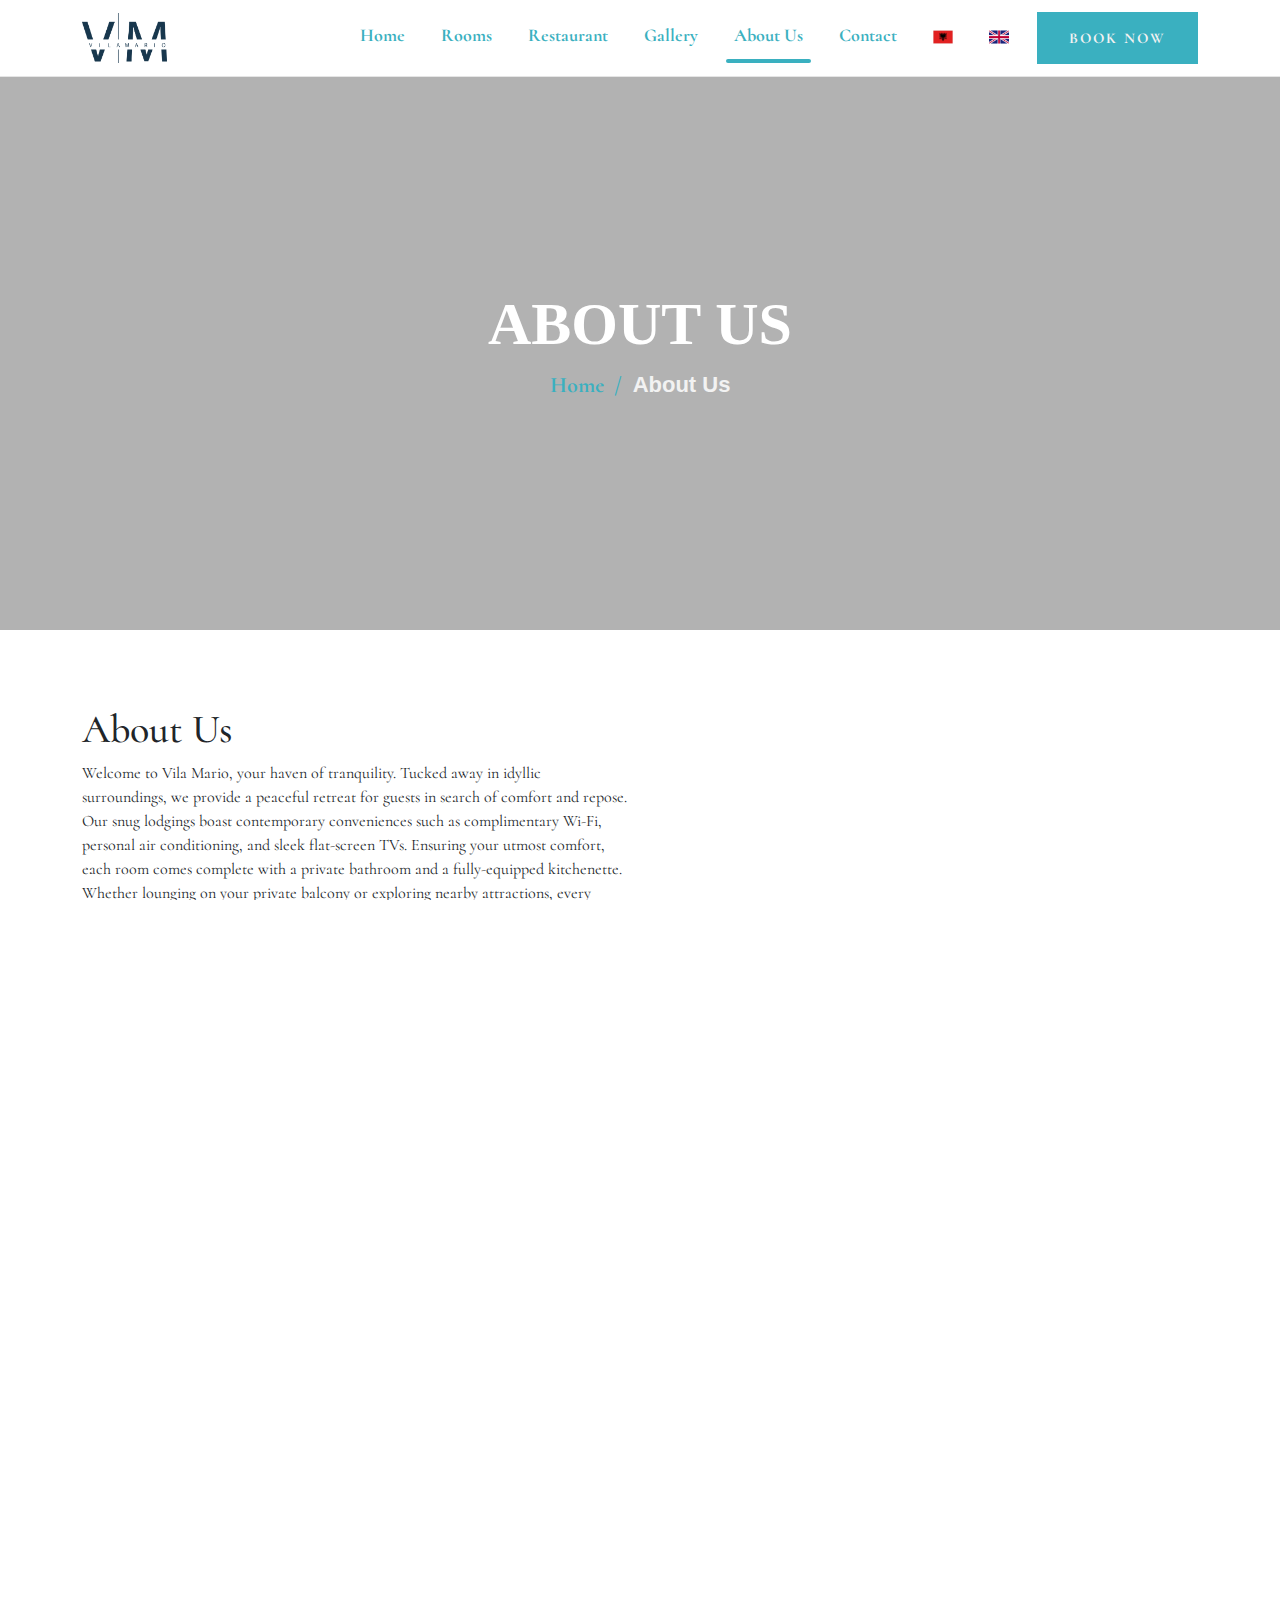
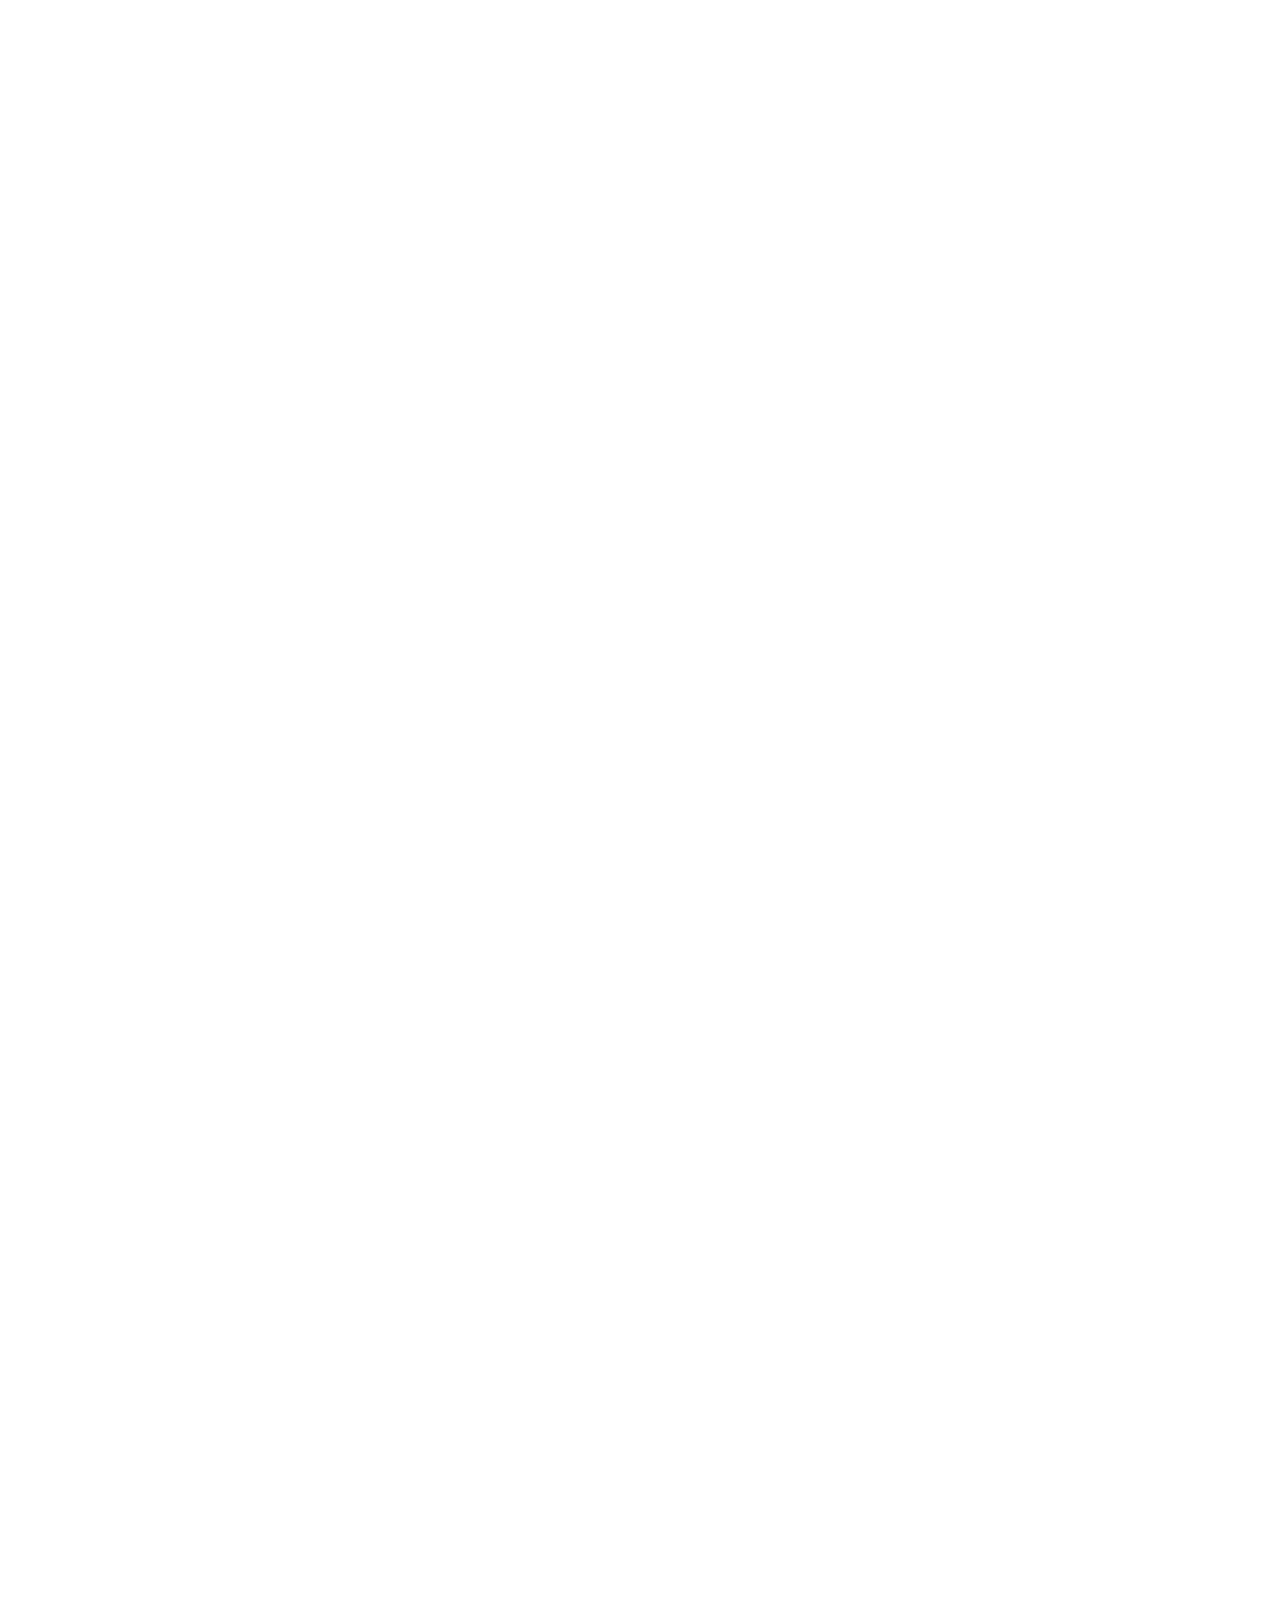
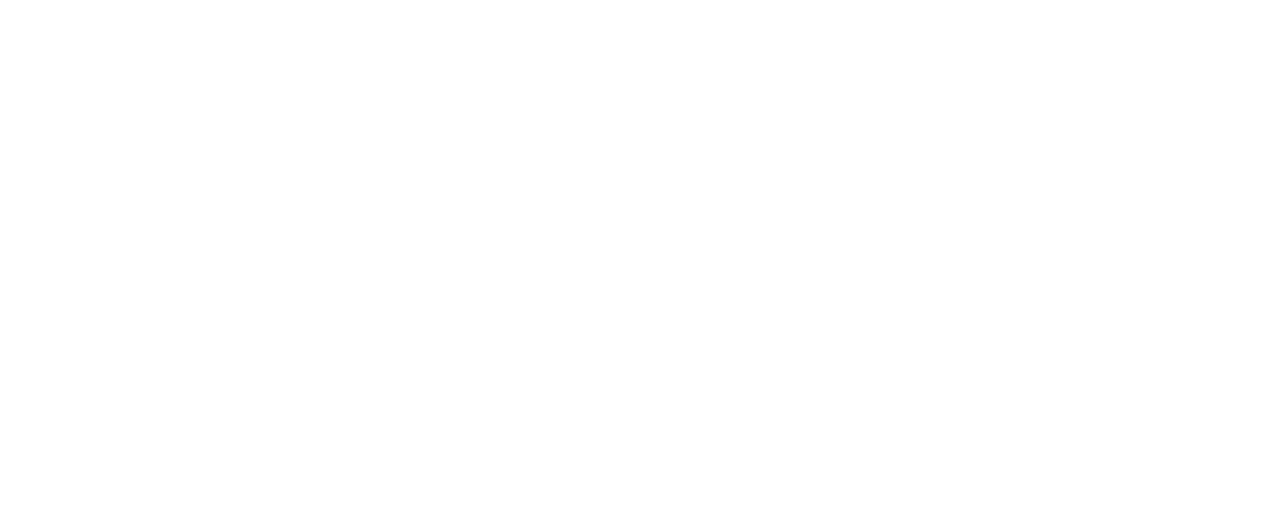
==== about.html @ 268432ba "1.0" ====
<!DOCTYPE html>
<html lang="en">

<head>
    <meta charset="UTF-8">
    <meta name="viewport" content="width=device-width, initial-scale=1.0">
    <title>About Us - Vila Mario , Sarande , Albania</title>
    <meta name="description" content="Experience the allure of Vila Mario in Ksamil , Albania, where coastal luxury intertwines with contemporary ease. Delve into our chic apartaments boasting complimentary WiFi, and well-appointed kitchens, mere moments from the sandy expanse of Sarande Beach.">
    <meta name="keywords" content="About Us - Vila Mario , Sarande , Albania , Aparament , Hotel , Family Room , Wifi , Sea View , Nice Apartaments , Clean Apartaments , Wonderfull Stay">
    <meta name="google-site-verification" content="VBBXbdI32-JaBuuOkWz5NeAeNk-Iu5e2lK04XvJz4yU" />
    <link rel="icon" href="assets/icon/logo.png" />
    <!--Font-Awasome-->
    <link rel="stylesheet" href="https://cdnjs.cloudflare.com/ajax/libs/font-awesome/6.5.2/css/all.min.css">
    <!--Bootstrap-->
    <link rel="stylesheet" href="https://cdn.jsdelivr.net/npm/bootstrap@5.3.3/dist/css/bootstrap.min.css"
        integrity="sha384-QWTKZyjpPEjISv5WaRU9OFeRpok6YctnYmDr5pNlyT2bRjXh0JMhjY6hW+ALEwIH" crossorigin="anonymous">
    <!--Swiper-->
    <link rel="stylesheet" href="https://cdn.jsdelivr.net/npm/swiper@10/swiper-bundle.min.css" />
    <!--My Style-->
    <link rel="stylesheet" href="style.css">
</head>

<body>
    <header class="header">
        <nav class="navbar navbar-expand-lg header-nav fixed-top">
            <div class="container">
                <a class="navbar-brand" href="index.html">
                    <img class="logo1" src="assets/icon/logo.png" alt="logo" height="50px">
                </a>
                <button class="navbar-toggler" type="button" data-bs-toggle="collapse"
                    data-bs-target="#navbarSupportedContent" aria-controls="navbarSupportedContent"
                    aria-expanded="false" aria-label="Toggle navigation">
                    <span class="navbar-toggler-icon"></span>
                </button>
                <div class="collapse navbar-collapse text-center justify-content-between" id="navbarSupportedContent">
                    <ul class="navbar-nav ml-auto">
                        <li class="nav-item">
                            <a class="nav-link" href="index.html">Home</a>
                            <div class="underline"></div>
                        </li>
                        <li class="nav-item">
                            <a class="nav-link" href="rooms.html">Rooms</a>
                            <div class="underline"></div>
                        </li>
                        <li class="nav-item">
                            <a class="nav-link" href="restaurant.html">Restaurant</a>
                            <div class="underline"></div>
                        </li>
                        <li class="nav-item">
                            <a class="nav-link" href="gallery.html">Gallery</a>
                            <div class="underline"></div>
                        </li>
                        <li class="nav-item active-link">
                            <a class="nav-link" aria-current="page" href="about.html">About Us</a>
                            <div class="underline"></div>
                        </li>
                        <li class="nav-item">
                            <a class="nav-link" href="contact.html">Contact</a>
                            <div class="underline"></div>
                        </li>
                        <li class="nav-item">
                            <a class="nav-link flag" href="about-sq.html">
                                <img src="assets/icon/ALB.png" alt="ALB Flag" height="20">
                            </a>
                        </li>
                        <li class="nav-item">
                            <a class="nav-link flag" href="about.html">
                                <img src="assets/icon/GBR.png" alt="GBR Flag" height="20">
                            </a>
                        </li>
                        <li class="nav-item">
                            <a style="text-decoration: none;" href="contact.html">
                                <button id="button" class="btn-3" style="letter-spacing: 2px;">BOOK NOW</button>
                            </a>
                        </li>
                    </ul>
                </div>
            </div>
        </nav>
    </header>
    <main>
        <section id="about-head">
            <div class="container">
                <div class="row py-5">
                    <div class="col-md-12 d-flex flex-column" style="margin-top: 200px;">
                        <div>
                            <h1 class="display-1" style="font-weight: bold;">About Us</h1>
                            <p class="hs">
                                <a href="index.html" class="hs1">Home&nbsp; / </a>&nbsp;About Us
                            </p>
                        </div>
                    </div>
                </div>
            </div>
        </section>
        <section class="aboutus" style="padding: 75px 0 100px 0;">
            <div class="container">
                <div class="row">
                    <div class="col-md-6">
                        <div class="content">
                            <h2 style="font-size: 40px;">About Us</h2>
                            <p>Welcome to Vila Mario, your haven of tranquility. Tucked away in idyllic
                                surroundings, we provide a peaceful retreat for guests in search of comfort and repose.
                                Our snug lodgings boast contemporary conveniences such as complimentary Wi-Fi, personal
                                air conditioning, and sleek flat-screen TVs. Ensuring your utmost comfort, each room
                                comes complete with a private bathroom and a fully-equipped kitchenette. Whether
                                lounging on your private balcony or exploring nearby attractions, every moment is
                                infused with serenity. Our devoted team is committed to delivering outstanding service,
                                ensuring your stay is nothing short of unforgettable. Whether you're here for a weekend
                                escape or an extended sojourn, Vila Mario welcomes you to unwind and bask in
                                blissful tranquility.
                            </p>
                            <div style="justify-content: left;display: grid;"><a style="text-decoration: none;"
                                    href="contact.html">
                                    <button id="button" class="btn-3" style="letter-spacing: 2px;">BOOK NOW</button>
                                </a></div>
                        </div>
                    </div>
                    <div class="col-md-6">
                        <div class="image ">
                            <img src="assets/image/3.png" class="about-img" alt="">
                        </div>
                    </div>
                </div>
            </div>
        </section>
        <section class="facilities">
            <div class="container">
                <div class="heading-panel-left">
                    <h1 class="heading-panel-title">
                        <span>Amenities</span>
                    </h1>
                    <div>
                        <p class="heading-panel-subtitle">WHAT WE OFFER</p>
                    </div>
                </div>
                <div class="row row-30">
                    <div class="col-sm-6 col-lg-4">
                        <article class="box-icon-classic box-icon-classic-3 wow fadeInDown">
                            <div
                                class="unit box-icon-classic-body flex-column flex-md-row text-md-left flex-lg-column text-lg-center flex-xl-row text-xl-left">
                                <div class="unit-left">
                                    <div class="box-icon-classic-icon fas fa-wifi"></div>
                                </div>
                                <div class="unit-body">
                                    <h5 class="box-icon-classic-title"><a href="about.html">Wi-Fi</a></h5>
                                    <p class="box-icon-classic-text">Stay connected with complimentary Wi-Fi.</p>
                                </div>
                            </div>
                        </article>
                    </div>
                    <div class="col-sm-6 col-lg-4">
                        <article class="box-icon-classic box-icon-classic-3 wow fadeInDown">
                            <div
                                class="unit box-icon-classic-body flex-column flex-md-row text-md-left flex-lg-column text-lg-center flex-xl-row text-xl-left">
                                <div class="unit-left">
                                    <div class="box-icon-classic-icon fas fa-door-open"></div>
                                </div>
                                <div class="unit-body">
                                    <h5 class="box-icon-classic-title"><a href="about.html">Balcony</a></h5>
                                    <p class="box-icon-classic-text">Enjoy the view from your private balcony.</p>
                                </div>
                            </div>
                        </article>
                    </div>
                    <div class="col-sm-6 col-lg-4">
                        <article class="box-icon-classic box-icon-classic-3 wow fadeInDown">
                            <div
                                class="unit box-icon-classic-body flex-column flex-md-row text-md-left flex-lg-column text-lg-center flex-xl-row text-xl-left">
                                <div class="unit-left">
                                    <div class="box-icon-classic-icon fas fa-snowflake"></div>
                                </div>
                                <div class="unit-body">
                                    <h5 class="box-icon-classic-title"><a href="about.html">Air Conditioner</a></h5>
                                    <p class="box-icon-classic-text">Stay cool with individually controlled air
                                        conditioning.</p>
                                </div>
                            </div>
                        </article>
                    </div>
                    <div class="col-sm-6 col-lg-4">
                        <article class="box-icon-classic box-icon-classic-3 wow fadeInUp">
                            <div
                                class="unit box-icon-classic-body flex-column flex-md-row text-md-left flex-lg-column text-lg-center flex-xl-row text-xl-left">
                                <div class="unit-left">
                                    <div class="box-icon-classic-icon fas fa-tv"></div>
                                </div>
                                <div class="unit-body">
                                    <h5 class="box-icon-classic-title"><a href="about.html">Flat TV Screen</a></h5>
                                    <p class="box-icon-classic-text">Enjoy your favorite shows on a flat-screen TV.</p>
                                </div>
                            </div>
                        </article>
                    </div>
                    <div class="col-sm-6 col-lg-4">
                        <article class="box-icon-classic box-icon-classic-3 wow fadeInUp">
                            <div
                                class="unit box-icon-classic-body flex-column flex-md-row text-md-left flex-lg-column text-lg-center flex-xl-row text-xl-left">
                                <div class="unit-left">
                                    <div class="box-icon-classic-icon fas fa-bath"></div>
                                </div>
                                <div class="unit-body">
                                    <h5 class="box-icon-classic-title"><a href="about.html">Private Bathroom</a></h5>
                                    <p class="box-icon-classic-text">Relax in your own private bathroom.</p>
                                </div>
                            </div>
                        </article>
                    </div>
                    <div class="col-sm-6 col-lg-4">
                        <article class="box-icon-classic box-icon-classic-3 wow fadeInUp">
                            <div
                                class="unit box-icon-classic-body flex-column flex-md-row text-md-left flex-lg-column text-lg-center flex-xl-row text-xl-left">
                                <div class="unit-left">
                                    <div class="box-icon-classic-icon fas fa-utensils"></div>
                                </div>
                                <div class="unit-body">
                                    <h5 class="box-icon-classic-title"><a href="about.html">Kitchen</a></h5>
                                    <p class="box-icon-classic-text">Prepare your own meals in the fully equipped
                                        kitchen.</p>
                                </div>
                            </div>
                        </article>
                    </div>
                </div>
            </div>
        </section>
        <section class="gallery" style="padding-bottom: 100px;padding-top: 150px;">
            <div class="container">
                <div class="heading-panel-left">
                    <h1 class="heading-panel-title">
                        <span>Gallery</span>
                    </h1>
                    <div>
                        <p class="heading-panel-subtitle">HOTEL GALLERY</p>
                    </div>

                </div>
                <div class="row row-sm row-30" data-lightgallery="group">
                    <div class="col-sm-6 col-lg-4">
                        <div class="mt-top">
                            <article class="thumbnail thumbnail-creative thumbnail-sm "><a
                                    class="thumbnail-creative-figure" data-lightgallery="item">
                                    <img src="assets/image/4.png" alt="" width="370" height="303"></a>
                                <div class="thumbnail-creative-caption">
                                    <h5 class="thumbnail-creative-title"><a href="gallery.html">Excellent
                                            Apartaments</a></h5>
                                    <div class="thumbnail-creative-button"><a
                                            class="button button-md button-white button-1"
                                            href="gallery.html">Explore</a></div>
                                </div>
                            </article>
                        </div>
                    </div>
                    <div class="col-sm-6 col-lg-4">
                        <div class="mt-top">
                            <article class="thumbnail thumbnail-creative thumbnail-sm"><a
                                    class="thumbnail-creative-figure" data-lightgallery="item">
                                    <img src="assets/image/10.png" alt="" width="370" height="303"></a>
                                <div class="thumbnail-creative-caption">
                                    <h5 class="thumbnail-creative-title"><a href="gallery.html">Best Rooms</a></h5>
                                    <div class="thumbnail-creative-button"><a
                                            class="button button-md button-white button-1"
                                            href="gallery.html">Explore</a>
                                    </div>
                                </div>
                            </article>
                        </div>
                    </div>
                    <div class="col-sm-6 col-lg-4">
                        <div class="mt-top">
                            <article class="thumbnail thumbnail-creative thumbnail-sm"><a
                                    class="thumbnail-creative-figure" data-lightgallery="item">
                                    <img src="assets/image/14.png" alt="" width="370" height="303"></a>
                                <div class="thumbnail-creative-caption">
                                    <h5 class="thumbnail-creative-title"><a href="gallery.html">Spectacular Interior</a>
                                    </h5>
                                    <div class="thumbnail-creative-button"><a
                                            class="button button-md button-white button-1"
                                            href="gallery.html">Explore</a>
                                    </div>
                                </div>
                            </article>
                        </div>
                    </div>
                    <div class="col-sm-6 col-lg-4">
                        <div class="mt-top">
                            <article class="thumbnail thumbnail-creative thumbnail-sm"><a
                                    class="thumbnail-creative-figure" data-lightgallery="item">
                                    <img src="assets/image/30.png" alt="" width="370" height="303"></a>
                                <div class="thumbnail-creative-caption">
                                    <h5 class="thumbnail-creative-title"><a href="gallery.html">Diverse Amenities</a>
                                    </h5>
                                    <div class="thumbnail-creative-button"><a
                                            class="button button-md button-white button-1"
                                            href="gallery.html">Explore</a></div>
                                </div>
                            </article>
                        </div>
                    </div>
                    <div class="col-sm-6 col-lg-4">
                        <div class="mt-top">
                            <article class="thumbnail thumbnail-creative thumbnail-sm"><a
                                    class="thumbnail-creative-figure" data-lightgallery="item">
                                    <img src="assets/image/35.png" alt="" width="370" height="303"></a>
                                <div class="thumbnail-creative-caption">
                                    <h5 class="thumbnail-creative-title"><a href="gallery.html">Comfortable Rooms</a>
                                    </h5>
                                    <div class="thumbnail-creative-button"><a
                                            class="button button-md button-white button-1"
                                            href="gallery.html">Explore</a>
                                    </div>
                                </div>
                            </article>
                        </div>
                    </div>
                    <div class="col-sm-6 col-lg-4">
                        <div class="mt-top">
                            <article class="thumbnail thumbnail-creative thumbnail-sm"><a
                                    class="thumbnail-creative-figure" data-lightgallery="item">
                                    <img src="assets/image/48.png" alt="" width="370" height="303"></a>
                                <div class="thumbnail-creative-caption">
                                    <h5 class="thumbnail-creative-title"><a href="gallery.html">Friendly Atmosphere</a>
                                    </h5>
                                    <div class="thumbnail-creative-button"><a
                                            class="button button-md button-white button-1"
                                            href="gallery.html">Explore</a></div>
                                </div>
                            </article>
                        </div>
                    </div>
                </div>
            </div>
        </section>
        <section class="testimonials">
            <div class="container">
                <div class="row">
                    <div class="col-12">
                        <div
                            class="swiper testimonialSwiper swiper-container-initialized swiper-container-horizontal swiper-container-pointer-events swiper-initialized swiper-horizontal swiper-backface-hidden">
                            <div class="swiper-wrapper" id="swiper-wrapper-7c302363632de1103" aria-live="off"
                                style="transition-duration: 0ms; transform: translate3d(-2592px, 0px, 0px); transition-delay: 0ms;">
                                <div class="swiper-slide swiper-slide-next" style="width: 1296px;" role="group"
                                    aria-label="1 / 3" data-swiper-slide-index="0">
                                    <div class="testimonials-content">
                                        <img src="assets/icon/quote.png" alt="">
                                        <h4>Cosy Retreat with All the Comforts
                                        </h4>
                                        <p>My stay at Vila Mario was a delightful retreat. The cozy ambiance and
                                            attentive service made me feel right at home. The complimentary Wi-Fi kept
                                            me connected, while the private balcony provided a serene spot to enjoy the
                                            view. With individually controlled air conditioning, I could relax in
                                            comfort. Vila Mario is the perfect blend of comfort and convenience.
                                        </p>
                                        <ul class="rating">
                                            <li><i class="fa fa-star"></i></li>
                                            <li><i class="fa fa-star"></i></li>
                                            <li><i class="fa fa-star"></i></li>
                                            <li><i class="fa fa-star"></i></li>
                                            <li><i class="fa fa-star"></i></li>
                                        </ul>
                                        <h5>Sarah J.</h5>
                                    </div>
                                </div>
                                <div class="swiper-slide swiper-slide-prev" style="width: 1296px;" role="group"
                                    aria-label="2 / 3" data-swiper-slide-index="1">
                                    <div class="testimonials-content">
                                        <img src="assets/icon/quote.png" alt="">
                                        <h4>Tranquil Getaway with Spectacular Views
                                        </h4>
                                        <p>Vila Mario offered a tranquil getaway with breathtaking views. The
                                            serene atmosphere allowed me to unwind completely. The private bathroom and
                                            kitchenette were convenient amenities, adding to the overall comfort. Azure
                                            Apartments is a hidden gem for those seeking relaxation amidst stunning
                                            surroundings.</p>
                                        <ul class="rating">
                                            <li><i class="fa fa-star"></i></li>
                                            <li><i class="fa fa-star"></i></li>
                                            <li><i class="fa fa-star"></i></li>
                                            <li><i class="fa fa-star"></i></li>
                                            <li><i class="fa fa-star"></i></li>
                                        </ul>
                                        <h5>David M.</h5>
                                    </div>
                                </div>
                                <div class="swiper-slide swiper-slide-active" style="width: 1296px;" role="group"
                                    aria-label="3 / 3" data-swiper-slide-index="2">
                                    <div class="testimonials-content">
                                        <img src="assets/icon/quote.png" alt="">
                                        <h4>Luxury Retreat with Personal Touches
                                        </h4>
                                        <p>My experience at Vila Mario was a luxurious retreat filled with
                                            personal touches. The well-appointed rooms and flat-screen TV provided the
                                            ultimate relaxation. The kitchenette allowed for convenient meal
                                            preparation, while the balcony offered a peaceful escape. Vila Mario
                                            exceeded my expectations, making it a memorable stay.</p>
                                        <ul class="rating">
                                            <li><i class="fa fa-star"></i></li>
                                            <li><i class="fa fa-star"></i></li>
                                            <li><i class="fa fa-star"></i></li>
                                            <li><i class="fa fa-star"></i></li>
                                            <li><i class="fa fa-star"></i></li>
                                        </ul>
                                        <h5>Emily L.</h5>
                                    </div>
                                </div>
                            </div>
                            <span class="swiper-notification" aria-live="assertive" aria-atomic="true"></span>
                            <span class="swiper-notification" aria-live="assertive" aria-atomic="true"></span>
                        </div>
                    </div>
                </div>
            </div>
        </section>
        <footer>
            <div class="footer">
                <div class="container text-center justify-content-center">
                    <div class="row">
                        <div class="col-lg-3">
                            <div class="footer-widget mb-4">
                                <h2 class="heading-2 logo" id="footer-logo">
                                    <a class="navbar-brand" href="index.html">
                                        <img src="assets/icon/logo.png" height="auto" width="125px">
                                    </a>
                                </h2>
                                <p>Experience tranquility and modern comfort at Vila Mario. Enjoy cozy
                                    stay with Wi-Fi, private balconies, and kitchenettes for an
                                    unforgettable stay.Welcome to our hotel.
                                </p>
                            </div>
                        </div>
                        <div class="col-lg-3">
                            <div class="tlt">
                                <h4>Contact Us</h4>
                            </div>
                            <ul class="conta">
                                <li><i class="fa fa-map-marker" aria-hidden="true"></i><a
                                        href="https://maps.app.goo.gl/kVKhHQfNrFwee17w6" class="text-white m-0 p-0"
                                        style="text-decoration: none;">&nbsp;&nbsp;Road Butrinti , Ksamil</a></li>
                                <li><i class="fas fa-phone" style="color: white;"></i><a href="tel:+355693926235 "
                                        class="text-white m-0 p-0" style="text-decoration: none;">+355 (0)
                                        693926235 </a>
                                </li>
                                <li><i class="fas fa-envelope" style="color: white;"></i><a
                                        href="mailto: vila.mario.ksamil@gmail.com" class="text-white m-0 p-0"
                                        style="text-decoration: none;">vila.mario.ksamil@gmail.com</a></li>
                            </ul>
                        </div>
                        <div class="col-lg-3">
                            <div class="tlt">
                                <h4>Useful Links</h4>
                            </div>
                            <ul class="link_menu">
                                <li class="mb-2"><a href="index.html"><i class="fas fa-home"></i> Home</a></li>
                                <li class="mb-2"><a href="rooms.html"><i class="fas fa-bed"></i> Rooms</a></li>
                                <li class="mb-2"><a href="restaurant.html"><i class="fas fa-utensils"></i> Restaurant</a></li>
                                <li class="mb-2"><a href="gallery.html"><i class="fas fa-images"></i> Gallery</a>
                                </li>
                                <li class="mb-2 active"><a href="about.html"><i class="fas fa-info-circle"></i>
                                        About Us</a>
                                </li>
                                <li class=""><a href="contact.html"><i class="fas fa-phone"></i> Contact</a></li>
                            </ul>
                        </div>
                        <div class="col-lg-3">
                            <h4>Location</h4>
                            <iframe
                                src="https://www.google.com/maps/embed?pb=!1m13!1m8!1m3!1d6133.655112356916!2d20.001656!3d39.76598!3m2!1i1024!2i768!4f13.1!3m2!1m1!2zMznCsDQ1JzU2LjkiTiAyMMKwMDAnMDUuOCJF!5e0!3m2!1sen!2sus!4v1718875818048!5m2!1sen!2sus"
                                width="100%" height="150" style="border: 0;" allowfullscreen="" loading="lazy"
                                referrerpolicy="no-referrer-when-downgrade"></iframe>
                        </div>
                    </div>
                </div>
                <div class="copyright">
                    <div class="text-center text-white p-2" style="background-color: #14151a;">
                        Copyright © <script>document.write(new Date().getFullYear());</script> Vila Mario |
                        Powered By <a href="https://intermedia.al/"><img src="assets/icon/intermediaLogo1.png"
                                class="img-fluid" width="110px" alt=""></a>
                    </div>
                </div>
            </div>
        </footer>
    </main>
    <!-- Swiper JS -->
    <script src="https://cdn.jsdelivr.net/npm/swiper@10/swiper-bundle.min.js"></script>
    <!--Bootstrap-->
    <script src="https://cdn.jsdelivr.net/npm/bootstrap@5.3.0/dist/js/bootstrap.bundle.min.js"
        integrity="sha384-geWF76RCwLtnZ8qwWowPQNguL3RmwHVBC9FhGdlKrxdiJJigb/j/68SIy3Te4Bkz"
        crossorigin="anonymous"></script>
    <!--Pooper-->
    <script src="https://cdn.jsdelivr.net/npm/@popperjs/core@2.11.8/dist/umd/popper.min.js"
        integrity="sha384-I7E8VVD/ismYTF4hNIPjVp/Zjvgyol6VFvRkX/vR+Vc4jQkC+hVqc2pM8ODewa9r"
        crossorigin="anonymous"></script>
    <!-- Owl Carousel JS -->
    <script src="https://cdnjs.cloudflare.com/ajax/libs/jquery/3.6.0/jquery.min.js"></script>
    <script src="https://cdnjs.cloudflare.com/ajax/libs/OwlCarousel2/2.3.4/owl.carousel.min.js"></script>
    <script>
        $(document).ready(function () {
            $('.owl-carousel').owlCarousel({
                loop: true,
                margin: 10,
                nav: true,
                items: 3, // Show only 3 items at a time
                autoplay: true,
                autoplayTimeout: 10000, // Move by one item every 10 seconds
                responsive: {
                    0: {
                        items: 1
                    },
                    600: {
                        items: 2
                    },
                    1000: {
                        items: 3
                    }
                }
            });
        });    
    </script>
    <script>
        var swiper = new Swiper('.testimonialSwiper', {
            loop: true,
            autoplay: {
                delay: 5000,
                disableOnInteraction: false,
            },
        });    </script>
</body>

</html>
---- style.css ----
@import url('https://fonts.googleapis.com/css2?family=Cormorant:ital,wght@0,300..700;1,300..700&display=swap');
/*Root*/
:root {
    --primary-color: #021832;
    --secondary-color: #a3a190;
    --bg-color: #f4f4f4;
    --bg-white: #fff;
    --bg-black: #000;
    --smoky-black-1: hsla(40, 12%, 5%, 1);
    --primary-font: "Poppins", sans-serif;
    --secondary-font: "Oswald", sans-serif;
    --primary-text: #021832;
    --secondary-text: white;
    --text-white: #fff;
    --text-black: #151515;
    --gold: #867051;
    --light-gold: #bd9b71;
    --black: #20252d;
}
::selection {
    color: #3ab0c0;
    background-color: var(--bg-black);
}
::-webkit-scrollbar {
    width: 15px;
}
::-webkit-scrollbar-track {
    background-color: var(--text-white);
}
::-webkit-scrollbar-thumb {
    background: var(--text-black);
}
html,
body {
    width: 100% !important;
    height: 100% !important;
    margin: 0px !important;
    padding: 0px !important;
    overflow-x: hidden !important;
}
* {
    margin: 0;
    padding: 0;
    box-sizing: border-box;
    font-family: "Cormorant", serif;
}
a {
    color: inherit;
    text-decoration: none;
}
section {
    padding: 2.511rem 0;
}
.row {
    display: flex;
    flex-wrap: wrap;
}
.col {
    flex: 1;
}
li {
    list-style: none;
    padding: 0px;
    margin: 0px;
}
ul {
    padding-left: unset;
}
body::-webkit-scrollbar {
    width: 13px;
}
body::-webkit-scrollbar-track {
    background: #f2f2f2;
}
body::-webkit-scrollbar-thumb {
    background-color: #3ab0c0;
    border-radius: 0;
}
/*  HEADER */
.nav-link {
    text-decoration: none;
    display: inline-block;
    padding: 10px;
    color: #3ab0c0;
    transition: color 0.3s ease-in-out;
    font-family: "Cormorant", serif;
    font-weight: bold;
}
.nav-item .underline {
    height: 4px;
    background-color: transparent;
    width: 0;
    transition: width 0.6s, background-color 0.6s;
    border-radius: 70px;
    margin: 0 auto;
}
.nav-item.active-link a {
    color: #3ab0c0;
}
.nav-item.active-link .underline {
    width: 100%;
    background-color: #3ab0c0;
}
.nav-item:hover .underline {
    background-color: #3ab0c0;
    width: 100%;
}
.nav-item:hover a {
    color: #3ab0c0;
}
.nav-item:active a {
    transition: none;
}
.nav-item:active .underline {
    transition: none;
    background-color: #3ab0c0;
}
.navbar-nav {
    margin-left: auto;
    gap: 20px;
    font-size: 18px;
}
.navbar {
    background-color: rgb(255, 255, 255);
    transition: background-color 0.3s ease-in-out;
    border-bottom: 1px solid rgba(0, 0, 0, 0.1);
}
.navbar-toggler {
    border-color: #3ab0c0 !important;
    background-color: #3ab0c0;
    color: transparent !important;
}
.navbar-toggler:hover,
.navbar-toggler:active {
    border-color: #3ab0c0 !important;
    background-color: #3ab0c0;
    color: transparent !important;
}
header .navbar .prova {
    margin: 0;
    margin-left: 0px;
    margin-left: auto;
    flex-direction: row;
    display: flex;
}
.flag {
    margin: auto;
}
.btn-3 {
    overflow: hidden;
}
/*ABOUT_AREA*/
.swiper-container {
    width: 100%;
    height: 80vh;
    position: relative;
}
.swiper-slide {
    display: flex;
    justify-content: center;
    align-items: center;
    font-size: 24px;
    color: #fff;
}
.slide1 {
    background: linear-gradient(rgba(0, 0, 0, 0.625), rgba(0, 0, 0, 0.625)), url('assets/image/3.png') center center / cover no-repeat;
}
.slide2 {
    background: linear-gradient(rgba(0, 0, 0, 0.625), rgba(0, 0, 0, 0.625)), url('assets/image/8.png') center center / cover no-repeat;
}
.slide3 {
    background: linear-gradient(rgba(0, 0, 0, 0.625), rgba(0, 0, 0, 0.625)), url('assets/image/32.png') center center / cover no-repeat;
}
.swiper-pagination {
    bottom: 20px !important;
    left: 20px !important;
    width: auto !important;
    background: #fff;
    padding: 10px;
    border-radius: 10px;
    box-shadow: 0 2px 10px rgba(0, 0, 0, 0.1);
}
.swiper-pagination-bullet {
    width: 20px;
    height: 20px;
    background-color: transparent;
    border: 2px solid #000;
    border-radius: 50%;
    opacity: 0.5;
    transition: opacity 0.3s, transform 0.3s;
    position: relative;
    margin: 5px;
}
.swiper-pagination-bullet::after {
    content: '';
    width: 6px;
    height: 6px;
    background-color: #000;
    border-radius: 50%;
    position: absolute;
    top: 50%;
    left: 50%;
    transform: translate(-50%, -50%);
    opacity: 0;
    transition: opacity 0.3s;
}
.swiper-pagination-bullet-active::after {
    opacity: 1;
}
.swiper-pagination-bullet:hover {
    border: 2px solid #3ab0c0;
    color: #3ab0c0;
}
.swiper-pagination-bullet:hover::after {
    opacity: 1;
}
.hss1 {
    font-size: 20px;
    font-weight: 400;
    font-family: 'Cinzel', serif;
    text-align: center;
}
.hss2 {
    font-weight: 300;
    font-size: 70px;
    font-family: 'Cinzel', serif;
    text-align: center;
}
/*FACILITIES*/
.box-icon-classic {
    position: relative;
    display: -ms-flexbox;
    display: flex;
    -ms-flex-direction: row;
    flex-direction: row;
    -ms-flex-align: center;
    align-items: center;
    -ms-flex-pack: center;
    justify-content: center;
    padding: 55px 20px;
    min-height: 100%;
    background: #ffffff;
    transition: all .2s ease;
    z-index: 1;
}
.box-icon-classic:hover .box-icon-classic-icon {
    color: black;
}
.box-icon-classic-3:hover::before {
    border-width: 1px;
    top: 15px;
    right: 15px;
    bottom: 15px;
    left: 15px;
}
.box-icon-classic::before {
    position: absolute;
    content: '';
    top: 0;
    right: 0;
    bottom: 0;
    left: 0;
    border: 8px solid #f4f4f4;
    transition: all .2s ease;
    z-index: -1;
}
.box-icon-classic-2 .box-icon-classic-icon {
    color: #131935;
}
.box-icon-classic-3::before {
    top: 8px;
    right: 8px;
    bottom: 8px;
    left: 8px;
    border: 1px solid #e1e1e1;
    box-shadow: 5px 5px 5px 0px rgba(0, 0, 0, 0.75);
}
.box-icon-classic-icon {
    font-size: 35px;
    line-height: 1;
    color: #3ab0c0;
    transition: all .2s ease-in-out;
    margin-bottom: 15px;
}
.box-icon-classic-title {
    font-weight: 400;
}
.box-icon-classic-title a,
.box-icon-classic-title a:focus,
.box-icon-classic-title a:active {
    color: inherit;
}
.box-icon-classic-title a:hover {
    color: #3ab0c0;
}
.box-icon-classic-text {
    color: #9b9b9b;
}
/*ROOMS*/
.room-item {
    text-align: center;
    margin: 0 10px;
    border-radius: 10px;
    overflow: hidden;
    box-shadow: 0 4px 8px rgba(0, 0, 0, 0.1);
}
.room-item img {
    width: 100%;
    height: 200px;
    /* Adjust height as needed */
    object-fit: cover;
    border-radius: 10px 10px 0 0;
}
.tt-75 {
    padding-top: 75px;
}
.services-modern-content {
    padding: 20px 10px 0;
    transition: all .3s ease;
}
.services-modern-title {
    font-weight: 400;
    font-size: 22px;
}
.services-modern-title a:hover {
    color: #3ab0c0;
    transition: 0.5s;
}
.room-item h3 {
    margin-top: 0;
    font-size: 18px;
}
.room-item p {
    margin-bottom: 10px;
    font-size: 14px;
}
.heading-panel-left {
    padding-left: 50px;
    position: relative;
}
.heading-panel-title {
    color: rgba(21, 21, 21, 0.1);
    font-size: 80px;
    position: absolute;
    top: 150%;
    left: 0;
    transform: translate3d(0, -120%, 0);
}
.heading-panel-subtitle {
    margin-left: 50px;
    font-size: 30px;
}
.owl-carousel .owl-nav button.owl-prev,
.owl-carousel .owl-nav button.owl-next {
    position: absolute;
    top: -10%;
    transform: translateY(-50%);
    width: 50px;
    height: 50px;
    background-color: #fff;
    border: 1px solid #ccc;
    border-radius: 50%;
    outline: none;
    cursor: pointer;
}
.owl-carousel .owl-nav button.owl-prev {
    right: 70px;
}
.owl-carousel .owl-nav button.owl-next {
    right: 10px;
}
.owl-carousel .owl-nav button.owl-next:hover,
.owl-carousel .owl-nav button.owl-prev:hover {
    border: 5px solid #3ab0c0;
}
/*TESTIMONIALS*/
.testimonials {
    padding: 100px 0 100px;
    background: #f7f7f7;
    position: relative;
    z-index: 1;
}
.testimonials .testimonials-content {
    text-align: center;
}
.testimonials .testimonials-content img {
    margin-bottom: 40px;
}
.testimonials .testimonials-content h4 {
    font-size: 25px;
    text-transform: uppercase;
    font-weight: 500;
    color: #000000;
    letter-spacing: 1.3px;
    margin-bottom: 25px;
}
.testimonials .testimonials-content p {
    font-size: 20px;
    color: #000000;
    margin-bottom: 35px;
    line-height: 30px;
    letter-spacing: 0.75px;
}
.testimonials .testimonials-content ul {
    display: flex;
    align-items: center;
    justify-content: center;
    margin-bottom: 40px;
    padding-left: 0px;
}
.testimonials .testimonials-content ul li {
    margin: 0 1px;
}
.testimonials .testimonials-content ul li i {
    font-size: 18px;
    color: #e6c9a2;
}
.testimonials .testimonials-content h5 {
    color: #000000;
    text-transform: uppercase;
    letter-spacing: 1.3px;
}
/*GALLERY*/
.thumbnail {
    position: relative;
}
.thumbnail-xxs {
    max-width: 220px;
    margin-left: auto;
    margin-right: auto;
}
.thumbnail-xs {
    max-width: 270px;
    margin-left: auto;
    margin-right: auto;
}
.thumbnail-sm {
    max-width: 370px;
    margin-left: auto;
    margin-right: auto;
}
.thumbnail-creative {
    overflow: hidden;
    text-align: left;
}
.thumbnail-creative-figure {
    display: block;
}
.thumbnail-creative-figure img {
    width: 100%;
}
.thumbnail-creative-caption {
    text-align: center;
    padding: 25px 15px;
    background: #303233;
}
.thumbnail-creative-caption>* {
    position: relative;
    z-index: 1;
}
.thumbnail-creative-title {
    transition-delay: 0s;
}
.thumbnail-creative-title a,
.thumbnail-creative-title a:focus,
.thumbnail-creative-title a:active {
    color: #3ab0c0;
}
.thumbnail-creative-title a:hover {
    color: #ffffff;
}
.thumbnail-creative-time {
    font-size: 16px;
    font-weight: 500;
    letter-spacing: .075em;
    font-family: "Teko", -apple-system, BlinkMacSystemFont, "Segoe UI", Roboto, "Helvetica Neue", Arial, sans-serif;
    text-transform: uppercase;
    color: #3ab0c0;
    transition-delay: .5s;
}
.thumbnail-creative-button {
    transition-delay: .1s;
}
.thumbnail-creative-button .button {
    padding-left: 20px;
    padding-right: 20px;
    font-weight: 600;
    min-width: 125px;
}
.thumbnail-creative-button .button::after {
    border-color: #ffffff;
}
.thumbnail-creative-button .button:hover,
.thumbnail-creative-button .button:active {
    color: #ffffff;
    background: transparent;
    border-color: #ffffff;
}
.mt-top {
    margin-top: 20px;
}
/*About Us*/
#about-head {
    background: url(assets/image/32.png) rgba(0, 0, 0, 0.3);
    background-size: cover;
    background-repeat: no-repeat;
    background-position: center;
    background-blend-mode: multiply;
    height: 70vh;
    text-align: center;
}
.about-img {
    width: 100%;
}
.title {
    font-family: "DM Serif Text", serif;
    font-size: 35px;
    text-align: center;
}
.abs1 {
    font-weight: 500;
    line-height: 1.5em;
    font-size: 20px;
    font-family: 'Hind';
    margin-top: 10px;
}
/*Rooms*/
.rooms {
    padding: 100px 0 100px 0;
}
#rooms-head {
    background: url(assets/image/19.png) rgba(0, 0, 0, 0.3);
    background-size: cover;
    background-repeat: no-repeat;
    background-position: center;
    background-blend-mode: multiply;
    height: 70vh;
    text-align: center;
}
.offset-right-xl-15 {
    margin-right: 15px;
}
.owl-item img {
    height: 450px;
}
.pp {
    font-weight: 400;
    font-size: 30px;
    line-height: 1;
}
.single-project {
    text-align: left;
    display: grid;
    justify-content: center;
}
.single-project p {
    font-size: 20px;
    margin-top: 15px;
}
.divider-30 {
    margin: 10px 0;
}
.divider {
    font-size: 0;
    line-height: 0;
    height: 1px;
    width: 100%;
    background: #e1e1e1;
}
.text-gray-500 {
    color: #9b9b9b;
}
.list-description {
    text-align: left;
}
.divider+* {
    margin-top: 0;
}
.icon-row,
.icon-row-1 {
    display: flex;
    justify-content: space-around;
    padding: 20px;
}
.icon-row-1 .icon {
    position: relative;
    font-size: 20px;
    cursor: pointer;
}
.icon-row .icon {
    position: relative;
    font-size: 20px;
    cursor: pointer;
}
.icon-row .icon:hover::after,
.icon-row-1 .icon:hover::after {
    content: attr(data-tooltip);
    position: absolute;
    top: -35px;
    left: 50%;
    transform: translateX(-50%);
    padding: 10px 20px;
    white-space: nowrap;
    background-color: #33333365;
    color: #fff;
    border-radius: 5px;
    font-size: 12px;
    opacity: 1;
    transition: opacity 0.3s;
}
.icon-row .icon::after,
.icon-row-1 .icon::after {
    content: '';
    position: absolute;
    opacity: 0;
}
/*Gallery*/
#gallery-head {
    background: url(assets/image/55.png) rgba(0, 0, 0, 0.3);
    background-size: cover;
    background-repeat: no-repeat;
    background-position: center;
    background-blend-mode: multiply;
    height: 70vh;
    text-align: center;
}
.s-gallery {
    padding: 100px 0px 100px 0px;
}
.s-gallery .gallery-main .gallery-box {
    position: relative;
    height: 500px;
    -webkit-transition: all 0.3s ease;
    -moz-transition: all 0.3s ease;
    -ms-transition: all 0.3s ease;
    -o-transition: all 0.3s ease;
    transition: all 0.3s ease;
}
.s-gallery .gallery-main .gallery-box:hover .content {
    height: 100%;
    opacity: 1;
    visibility: visible;
    width: 100%;
}
.s-gallery .gallery-main .gallery-box:hover {
    transform: translateY(10px);
}
.s-gallery .gallery-main .gallery-box img {
    width: 100%;
    height: 100%;
    object-fit: cover;
}
.gallery-box {
    width: 100%;
    margin: 25px 0px 25px 0px;
}
/*General*/
#rooms-head h1,
#contact-head h1,
#gallery-head h1,
#about-head h1 {
    font-family: "Sedan SC", serif;
    font-weight: bold;
    text-transform: uppercase;
    font-style: normal;
    font-weight: 400;
    font-size: 60px;
    color: #FFFFFF;
}
#rooms-head p,
#contact-head p,
#gallery-head p,
#about-head p {
    color: #f2f2f2;
    font-family: 'Plus Jakarta Sans', sans-serif;
    font-weight: bold;
    font-size: 22px;
}
.hs1 {
    text-decoration: none;
    color: #3ab0c0;
}
.hs1:hover {
    color: white;
}
.tagline::before {
    content: "";
    display: block;
    width: 68px;
    height: 2px;
    background-color: #3ab0c0;
    margin-bottom: 17px;
    margin-left: auto;
    margin-right: auto;
}
/*Contact Us*/
#contact-head {
    background: url(assets/image/5.png) rgba(0, 0, 0, 0.3);
    background-size: cover;
    background-repeat: no-repeat;
    background-position: center;
    background-blend-mode: multiply;
    height: 70vh;
    text-align: center;
}
.box-contacts {
    text-align: center;
    display: -ms-flexbox;
    display: flex;
    -ms-flex-align: center;
    align-items: center;
    -ms-flex-pack: center;
    justify-content: center;
    min-height: 310px;
    box-shadow: 0 0 10px 0 rgba(0, 0, 0, 0.17);
    transition: all .3s ease;
}
.box-contacts {
    text-align: center;
}
.box-contacts-icon {
    font-size: 45px;
    line-height: 1;
    color: #3ab0c0;
}
.box-contacts-decor {
    display: none;
}
.box-contacts:hover .box-contacts-decor {
    display: block;
    margin: 30px auto;
    margin-top: 30px;
    margin-bottom: 30px;
    height: 2px;
    max-width: 100px;
    background: #3ab0c0;
    transition: .03s;
}
.box-contacts-link {
    font-size: 25px;
    line-height: 1.5;
    letter-spacing: .025em;
    margin-top: 15px;
}
.box-contacts-link a:hover {
    color: #3ab0c0;
}
/* Footer */
.footer {
    background: #3ab0c0;
    padding-top: 40px;
    font-family: "Cormorant", serif;
}
.footer p {
    text-align: left;
    color: #ffffff;
}
.footer h4 {
    font-weight: 600;
    line-height: 24px;
    text-align: left;
    color: #ffffff;
    margin-bottom: 15px;
    border-bottom: #ffffff solid 3px;
    padding-bottom: 3px;
    display: table;
}
.footer .logo a {
    justify-content: center !important;
    position: relative;
    text-decoration: none;
}
ul.conta {
    padding: 0;
}
ul.conta li {
    color: #ffffff !important;
    text-align: left;
    padding-top: 10px;
    padding-bottom: 10px;
    font-size: 18px;
    list-style: none;
}
ul.conta li i {
    padding-right: 15px;
    text-align: center;
    font-size: 20px;
}
ul.link_menu {
    padding: 0;
}
ul.link_menu li {
    display: block;
    text-align: left;
    transition: 0.5s;
}
ul.link_menu li a {
    color: #ffffff;
    font-size: 18px;
    line-height: 28px;
    display: inline-block;
    text-decoration: none;
    transition: 0.5s;
    font-weight: 600;
    fill: #ffffff;
}
ul.link_menu li.active a {
    color: #000000;
}
ul.link_menu li a:hover {
    color: #000000;
    transform: translate(10px);
}
/*BUTTONS */
#button,
#button::after {
    -webkit-transition: all 0.4s;
    -moz-transition: all 0.4s;
    -o-transition: all 0.4s;
    transition: all 0.4s;
}
#button {
    background: #3ab0c0;
    border: 0;
    border-radius: 5px;
    color: #f2f2f2 !important;
    font-size: 15px;
    font-weight: bold;
    margin: 0 auto;
    padding: 13px 30px;
    position: relative;
    text-transform: uppercase;
    border-radius: 0;
    transition: 0.5s;
    font-family: "Cormorant", serif;
    border: 2px solid #3ab0c0;
    transition: all 0.4s ease-in-out;
}
.button-1 {
    font-size: 13px;
    padding: 10px 20px;
    margin-top: 10px;
    background: #3ab0c0;
    border: 0;
    border-radius: 5px;
    color: #f2f2f2 !important;
    font-weight: bold;
    margin: 0 auto;
    position: relative;
    text-transform: uppercase;
    border-radius: 0;
    transition: 0.5s;
    font-family: "Cormorant", serif;
    border: 2px solid #3ab0c0;
    transition: all 0.4s ease-in-out;
}
#button::before,
#button::after {
    background: #f2f2f2 !important;
    content: '';
    position: absolute;
    z-index: -1;
}
#button:hover {
    color: #f2f2f2 !important;
    transform: scale(1);
    border: 2px solid #3ab0c0;
    box-shadow: 0 0 5px 5px #3ab0c0;
}
/*Mobile*/
@media screen and (max-width: 1200px) {
    .footer h4 {text-align: center;width: 100%;}
    .unit {text-align: center;}
    .thumbnail-creative-title {margin-bottom: 15px;}
    .heading-panel-title {left: 115px;}
    .owl-carousel .owl-nav button.owl-prev,
    .heading-panel-subtitle,.owl-carousel .owl-nav button.owl-next {display: none;}
    section.rooms div.container div.row.justify-content-center div.col-md-10.col-lg-6.col-xl-5.d-flex.justify-content-center.align-items-center div.single-project div.text-center {margin-bottom: 40px;}
    .tt-75 {padding-top: 20px;}
    section.aboutus div.container div.row div.col-md-6 div.content div {margin-bottom: 30px;}
    .rooms {padding-bottom: 0px !important;}
    .hss2 {font-size: 30px;}
    ul.conta li,ul.link_menu li {text-align: center;}
    #rooms-head h1,#contact-head h1,#gallery-head h1,#about-head h1 {font-size: 40px;}
    .gallery-box {margin: 10px 0 10px 0;}
    .owl-item img {height: 50vh;}
    .pp {font-size: 30px;}
    section{padding: 50px 0 50px 0 !important;}
    html body main section.rooms div.container div.heading-panel-left h1.heading-panel-title{left: 70px !important;}
    html body main section.s-gallery div.container,html body main section.rooms div.container{padding-bottom: unset !important;}
}
@media only screen and (max-width: 992px) {
    header .navbar .prova {margin-top: 0px;margin-bottom: 20px;display: flex;flex-direction: column !important;align-items: center;}
    .heading-panel-title {font-size: 40px;color: black;}
    .owl-carousel .owl-nav button.owl-prev,.owl-carousel .owl-nav button.owl-next {transform: unset;}
    .box-contacts:hover .box-contacts-decor {margin-top: 30px;margin-bottom: 30px;width: 100%;transition: margin .3s ease, width .4s ease-in-out;}
    .box-contacts-decor {margin-top: 17px;margin-bottom: 17px;width: 0;}
    .box-contacts:hover {border-color: transparent;box-shadow: 0 0 10px 0 rgba(0, 0, 0, 0.17);}
}
@media (min-width: 992px) {
    .thumbnail-creative-caption {
        display: -ms-flexbox;
        display: flex;
        -ms-flex-direction: column;
        flex-direction: column;
        -ms-flex-align: start;
        align-items: flex-start;
        -ms-flex-pack: center;
        justify-content: center;
        text-align: inherit;
        position: absolute;
        top: 0;
        left: 0;
        bottom: 0;
        width: 50%;
        min-width: 180px;
        padding: 30px 15px 30px 30px;
        background: transparent;}
    .thumbnail-creative-caption::before {
        position: absolute;
        content: '';
        top: 0;
        right: 0;
        bottom: 0;
        left: 0;
        background: #303233;
        -webkit-transform: translate3d(200%, 0, 0);
        transform: translate3d(200%, 0, 0);
        will-change: transform;
        visibility: hidden;
        opacity: 0;
        transition: all .3s ease;}
    .thumbnail-creative-title,.thumbnail-creative-time,.thumbnail-creative-button {max-width: 100%;-webkit-transform: translate3d(-40px, 0, 0);transform: translate3d(-40px, 0, 0);will-change: transform;opacity: 0;visibility: hidden;transition: all .3s ease;}
    .thumbnail-creative:hover .thumbnail-creative-caption::before {-webkit-transform: none;transform: none;visibility: visible;opacity: 1;}
    .thumbnail-creative:hover .thumbnail-creative-title,.thumbnail-creative:hover .thumbnail-creative-time,.thumbnail-creative:hover .thumbnail-creative-button {-webkit-transform: none;transform: none;opacity: 1;visibility: visible;}
    .thumbnail-creative:hover .thumbnail-creative-title {transition-delay: .25s;}
    .thumbnail-creative:hover .thumbnail-creative-time {transition-delay: .32s;}
    .thumbnail-creative:hover .thumbnail-creative-button {transition-delay: .39s;margin-top: 20px;}}
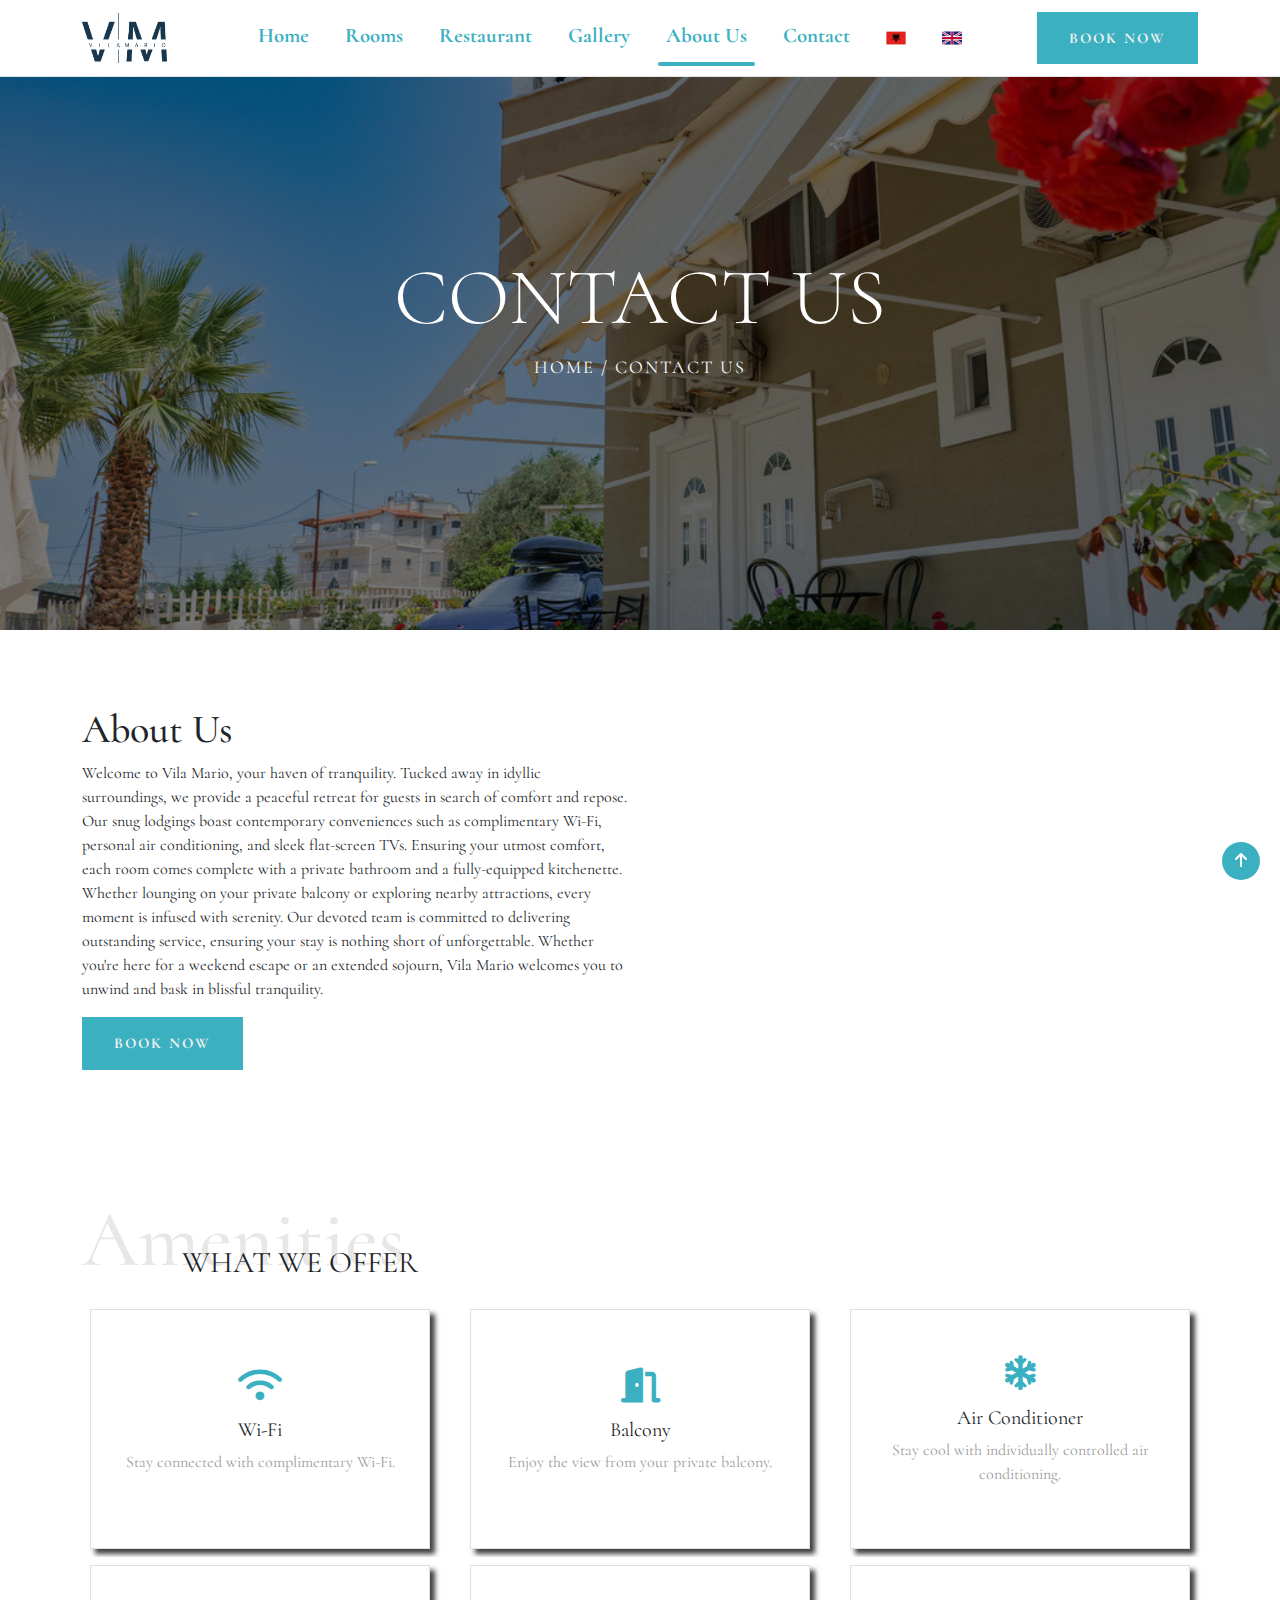
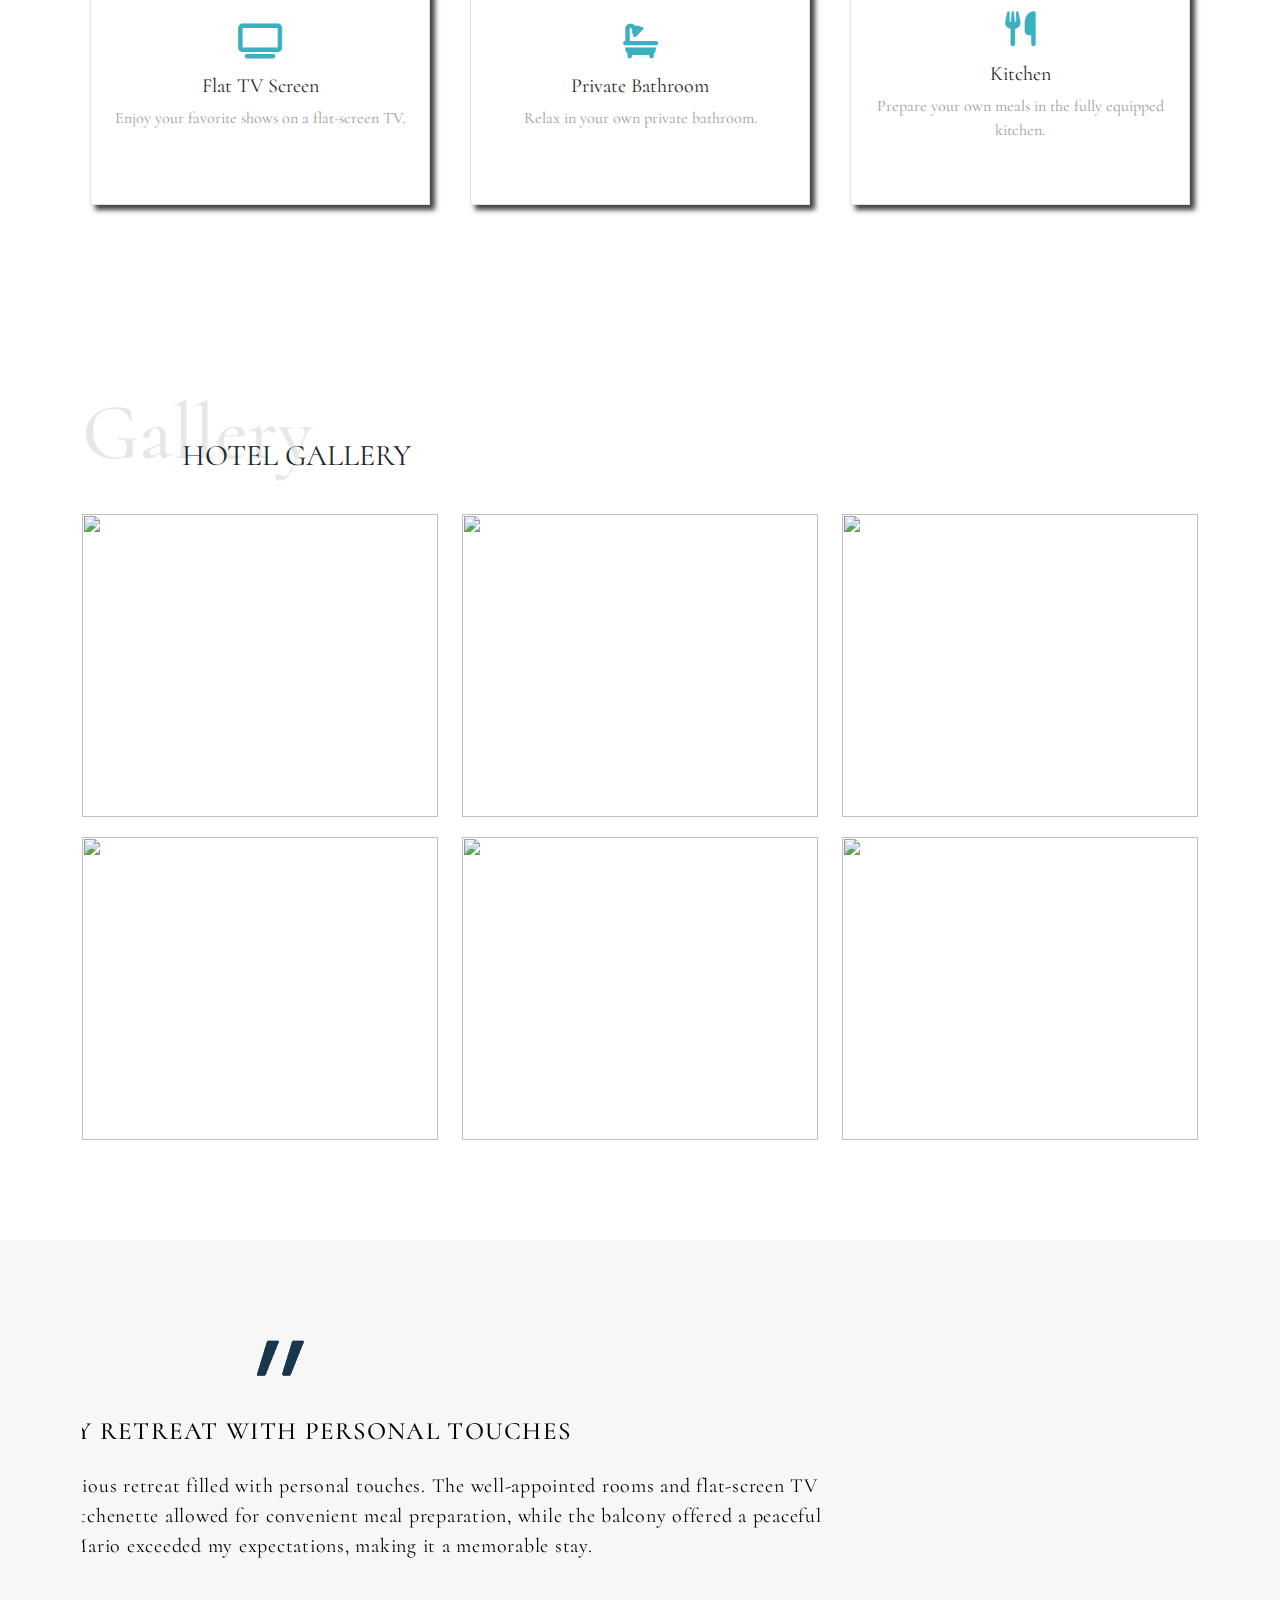
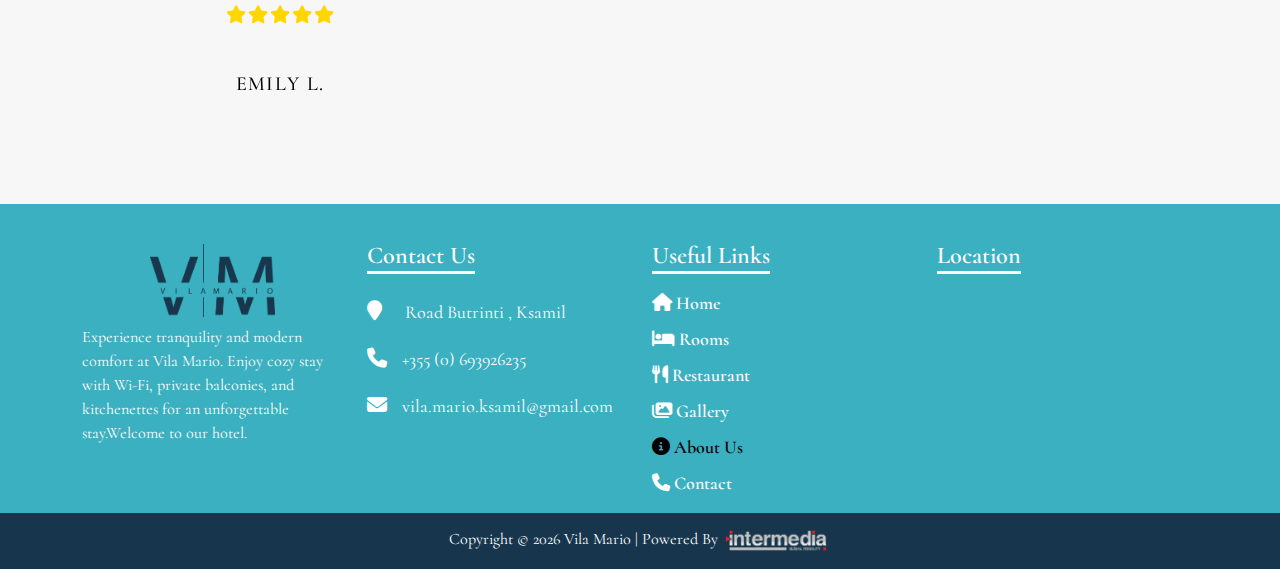
==== commit 1bc1e052: "2.0" ====
--- a/about.html
+++ b/about.html
@@ -1,6 +1,5 @@
 <!DOCTYPE html>
 <html lang="en">
-
 <head>
     <meta charset="UTF-8">
     <meta name="viewport" content="width=device-width, initial-scale=1.0">
@@ -19,7 +18,6 @@
     <!--My Style-->
     <link rel="stylesheet" href="style.css">
 </head>
-
 <body>
     <header class="header">
         <nav class="navbar navbar-expand-lg header-nav fixed-top">
@@ -33,7 +31,7 @@
                     <span class="navbar-toggler-icon"></span>
                 </button>
                 <div class="collapse navbar-collapse text-center justify-content-between" id="navbarSupportedContent">
-                    <ul class="navbar-nav ml-auto">
+                    <ul class="navbar-nav mx-auto">
                         <li class="nav-item">
                             <a class="nav-link" href="index.html">Home</a>
                             <div class="underline"></div>
@@ -68,12 +66,13 @@
                                 <img src="assets/icon/GBR.png" alt="GBR Flag" height="20">
                             </a>
                         </li>
-                        <li class="nav-item">
-                            <a style="text-decoration: none;" href="contact.html">
-                                <button id="button" class="btn-3" style="letter-spacing: 2px;">BOOK NOW</button>
-                            </a>
-                        </li>
                     </ul>
+                    <div>
+                        <a style="text-decoration: none;" href="contact.html">
+                            <button id="button" class="btn-3" style="letter-spacing: 2px;">BOOK NOW</button>
+                        </a>
+                    </div>
+
                 </div>
             </div>
         </nav>
@@ -82,12 +81,14 @@
         <section id="about-head">
             <div class="container">
                 <div class="row py-5">
-                    <div class="col-md-12 d-flex flex-column" style="margin-top: 200px;">
+                    <div class="col-md-12 d-flex flex-column  ">
                         <div>
-                            <h1 class="display-1" style="font-weight: bold;">About Us</h1>
-                            <p class="hs">
-                                <a href="index.html" class="hs1">Home&nbsp; / </a>&nbsp;About Us
-                            </p>
+                            <h1 class="display-1 fadeindown active-down">Contact Us</h1>
+                            <ul class="breacrumd fadeinup active-up">
+                                <li><a href="index.html">home </a></li>
+                                <li>/</li>
+                                <li>contact us</li>
+                            </ul>
                         </div>
                     </div>
                 </div>
@@ -233,7 +234,6 @@
                     <div>
                         <p class="heading-panel-subtitle">HOTEL GALLERY</p>
                     </div>
-
                 </div>
                 <div class="row row-sm row-30" data-lightgallery="group">
                     <div class="col-sm-6 col-lg-4">
@@ -452,7 +452,8 @@
                             <ul class="link_menu">
                                 <li class="mb-2"><a href="index.html"><i class="fas fa-home"></i> Home</a></li>
                                 <li class="mb-2"><a href="rooms.html"><i class="fas fa-bed"></i> Rooms</a></li>
-                                <li class="mb-2"><a href="restaurant.html"><i class="fas fa-utensils"></i> Restaurant</a></li>
+                                <li class="mb-2"><a href="restaurant.html"><i class="fas fa-utensils"></i>
+                                        Restaurant</a></li>
                                 <li class="mb-2"><a href="gallery.html"><i class="fas fa-images"></i> Gallery</a>
                                 </li>
                                 <li class="mb-2 active"><a href="about.html"><i class="fas fa-info-circle"></i>
@@ -471,14 +472,17 @@
                     </div>
                 </div>
                 <div class="copyright">
-                    <div class="text-center text-white p-2" style="background-color: #14151a;">
-                        Copyright © <script>document.write(new Date().getFullYear());</script> Vila Mario |
+                    <div class="text-center text-white p-2" style="background-color: #17364d;">
+                        Copyright ©
+                        <script>document.write(new Date().getFullYear());</script> Vila Mario |
                         Powered By <a href="https://intermedia.al/"><img src="assets/icon/intermediaLogo1.png"
                                 class="img-fluid" width="110px" alt=""></a>
                     </div>
                 </div>
             </div>
         </footer>
+        <button type="button" class="btn btn-floating " id="btn-back-to-top" style="display: block;"> <i
+                class="fas fa-arrow-up" style="color: white;"></i> </button>
     </main>
     <!-- Swiper JS -->
     <script src="https://cdn.jsdelivr.net/npm/swiper@10/swiper-bundle.min.js"></script>
@@ -525,5 +529,4 @@
             },
         });    </script>
 </body>
-
 </html>--- a/style.css
+++ b/style.css
@@ -36,7 +36,6 @@
     height: 100% !important;
     margin: 0px !important;
     padding: 0px !important;
-    overflow-x: hidden !important;
 }
 * {
     margin: 0;
@@ -49,7 +48,8 @@
     text-decoration: none;
 }
 section {
-    padding: 2.511rem 0;
+    padding: 70px 0;
+    overflow: hidden;
 }
 .row {
     display: flex;
@@ -85,6 +85,7 @@
     transition: color 0.3s ease-in-out;
     font-family: "Cormorant", serif;
     font-weight: bold;
+    font-size: 1.3rem;
 }
 .nav-item .underline {
     height: 4px;
@@ -104,9 +105,11 @@
 .nav-item:hover .underline {
     background-color: #3ab0c0;
     width: 100%;
+    transition: 0.5s;
 }
 .nav-item:hover a {
     color: #3ab0c0;
+    transition: 0.5s;
 }
 .nav-item:active a {
     transition: none;
@@ -135,6 +138,7 @@
     border-color: #3ab0c0 !important;
     background-color: #3ab0c0;
     color: transparent !important;
+    transition: 0.5s;
 }
 header .navbar .prova {
     margin: 0;
@@ -163,13 +167,13 @@
     color: #fff;
 }
 .slide1 {
-    background: linear-gradient(rgba(0, 0, 0, 0.625), rgba(0, 0, 0, 0.625)), url('assets/image/3.png') center center / cover no-repeat;
+    background: linear-gradient(rgba(0, 0, 0, 0.625), rgba(0, 0, 0, 0.625)), url('assets/image/3.jpg') center center / cover no-repeat;
 }
 .slide2 {
-    background: linear-gradient(rgba(0, 0, 0, 0.625), rgba(0, 0, 0, 0.625)), url('assets/image/8.png') center center / cover no-repeat;
+    background: linear-gradient(rgba(0, 0, 0, 0.625), rgba(0, 0, 0, 0.625)), url('assets/image/8.jpg') center center / cover no-repeat;
 }
 .slide3 {
-    background: linear-gradient(rgba(0, 0, 0, 0.625), rgba(0, 0, 0, 0.625)), url('assets/image/32.png') center center / cover no-repeat;
+    background: linear-gradient(rgba(0, 0, 0, 0.625), rgba(0, 0, 0, 0.625)), url('assets/image/32.jpg') center center / cover no-repeat;
 }
 .swiper-pagination {
     bottom: 20px !important;
@@ -209,10 +213,12 @@
 }
 .swiper-pagination-bullet:hover {
     border: 2px solid #3ab0c0;
+    transition: 0.5s;
     color: #3ab0c0;
 }
 .swiper-pagination-bullet:hover::after {
     opacity: 1;
+    transition: 0.5s;
 }
 .hss1 {
     font-size: 20px;
@@ -245,9 +251,11 @@
 }
 .box-icon-classic:hover .box-icon-classic-icon {
     color: black;
+    transition: 0.5s;
 }
 .box-icon-classic-3:hover::before {
     border-width: 1px;
+    transition: 0.5s;
     top: 15px;
     right: 15px;
     bottom: 15px;
@@ -292,6 +300,7 @@
 }
 .box-icon-classic-title a:hover {
     color: #3ab0c0;
+    transition: 0.5s;
 }
 .box-icon-classic-text {
     color: #9b9b9b;
@@ -372,6 +381,7 @@
 .owl-carousel .owl-nav button.owl-next:hover,
 .owl-carousel .owl-nav button.owl-prev:hover {
     border: 5px solid #3ab0c0;
+    transition: 0.5s;
 }
 /*TESTIMONIALS*/
 .testimonials {
@@ -413,7 +423,7 @@
 }
 .testimonials .testimonials-content ul li i {
     font-size: 18px;
-    color: #e6c9a2;
+    color: gold;
 }
 .testimonials .testimonials-content h5 {
     color: #000000;
@@ -468,6 +478,7 @@
 }
 .thumbnail-creative-title a:hover {
     color: #ffffff;
+    transition: 0.5s;
 }
 .thumbnail-creative-time {
     font-size: 16px;
@@ -493,6 +504,7 @@
 .thumbnail-creative-button .button:hover,
 .thumbnail-creative-button .button:active {
     color: #ffffff;
+    transition: 0.5s;
     background: transparent;
     border-color: #ffffff;
 }
@@ -501,13 +513,19 @@
 }
 /*About Us*/
 #about-head {
-    background: url(assets/image/32.png) rgba(0, 0, 0, 0.3);
+    background: url(assets/image/3.jpg) rgba(0, 0, 0, 0.5);
+    background-position-x: 0%;
+    background-position-y: 0%;
+    background-repeat: repeat;
+    background-size: auto;
     background-size: cover;
     background-repeat: no-repeat;
     background-position: center;
     background-blend-mode: multiply;
     height: 70vh;
     text-align: center;
+    display: flex;
+    align-items: center;
 }
 .about-img {
     width: 100%;
@@ -529,13 +547,19 @@
     padding: 100px 0 100px 0;
 }
 #rooms-head {
-    background: url(assets/image/19.png) rgba(0, 0, 0, 0.3);
+    background: url(assets/image/17.jpg) rgba(0, 0, 0, 0.5);
+    background-position-x: 0%;
+    background-position-y: 0%;
+    background-repeat: repeat;
+    background-size: auto;
     background-size: cover;
     background-repeat: no-repeat;
     background-position: center;
     background-blend-mode: multiply;
     height: 70vh;
     text-align: center;
+    display: flex;
+    align-items: center;
 }
 .offset-right-xl-15 {
     margin-right: 15px;
@@ -607,6 +631,7 @@
     font-size: 12px;
     opacity: 1;
     transition: opacity 0.3s;
+    transition: 0.5s;
 }
 .icon-row .icon::after,
 .icon-row-1 .icon::after {
@@ -614,18 +639,136 @@
     position: absolute;
     opacity: 0;
 }
-/*Gallery*/
-#gallery-head {
-    background: url(assets/image/55.png) rgba(0, 0, 0, 0.3);
+/*Restaurant*/
+#restaurant-head {
+    background: url(assets/image/6.jpg) rgba(0, 0, 0, 0.5);
+    background-position-x: 0%;
+    background-position-y: 0%;
+    background-repeat: repeat;
+    background-size: auto;
     background-size: cover;
     background-repeat: no-repeat;
     background-position: center;
     background-blend-mode: multiply;
     height: 70vh;
     text-align: center;
-}
-.s-gallery {
-    padding: 100px 0px 100px 0px;
+    display: flex;
+    align-items: center;
+}
+.main-menu .menu-content .block-text .subtitle {
+    color: #0e1927;
+    margin-bottom: 21px;
+}
+.main-menu .block-text .subtitle {
+    margin-bottom: 20px;
+    color: #0e1927;
+    display: block;
+    text-align: center;
+    margin-bottom: 20px !important;
+}
+.main-menu .block-text .title::after {
+    content: "";
+    position: absolute;
+    bottom: 22px;
+    right: -52px;
+    width: 40px;
+    height: 2px;
+    background: #17364d;
+}
+.main-menu .block-text .title::before {
+    content: "";
+    position: absolute;
+    bottom: 22px;
+    left: -52px;
+    width: 40px;
+    height: 2px;
+    background: #17364d;
+}
+.main-menu .block-text .title {
+    font-size: 30px;
+    display: inline-block;
+    position: relative;
+    color: #0e1927;
+    margin-bottom: 13px;
+}
+.main-menu .menu-content .menu-main {
+    display: flex;
+    margin-top: 5px !important;
+}
+.main-menu .menu-content .menu-main .menu-list {
+    width: 50%;
+    padding-right: 35px;
+}
+.menu-list li {
+    margin: 30px 0;
+}
+.menu-list h5 {
+    color: #17364d;
+    text-transform: uppercase;
+    display: flex;
+    justify-content: space-between;
+    letter-spacing: 1.3px;
+    position: relative;
+    margin-bottom: 1px;
+}
+.menu-list h5::before {
+    content: "";
+    width: 100%;
+    height: 1px;
+    background: #17364d;
+    position: absolute;
+    bottom: 15px;
+    left: 0;
+    z-index: -1;
+}
+.menu-list h5::after {
+    content: "";
+    width: 100%;
+    height: 1px;
+    background: #17364d;
+    position: absolute;
+    bottom: 5px;
+    left: 0;
+    z-index: -1;
+}
+.main-menu .menu-content .menu-main .menu-list h5 span {
+    background: #fff;
+    color: #0e1927;
+    z-index: 2;
+    font-size: 25px;
+    text-transform: capitalize;
+}
+.menu-list h5 .txt {
+    background: #0e1927;
+    padding-right: 15px;
+}
+.menu-list h5 span.price {
+    font-family: "Cerebri Sans", sans-serif;
+    font-size: 20px;
+    line-height: 1;
+    background: #0e1927;
+    padding-left: 10px;
+    padding-top: 4px;
+}
+.main-menu .menu-content .menu-main .menu-list p {
+    color: #666666;
+    text-transform: capitalize;
+}
+/*Gallery*/
+#gallery-head {
+    background: url(assets/image/1.jpg) rgba(0, 0, 0, 0.5);
+    background-position-x: 0%;
+    background-position-y: 0%;
+    background-repeat: repeat;
+    background-size: auto;
+    background-size: cover;
+    background-repeat: no-repeat;
+    background-position: center;
+    background-blend-mode: multiply;
+    height: 70vh;
+    text-align: center;
+    display: flex;
+    align-items: center;
 }
 .s-gallery .gallery-main .gallery-box {
     position: relative;
@@ -638,12 +781,14 @@
 }
 .s-gallery .gallery-main .gallery-box:hover .content {
     height: 100%;
+    transition: 0.5s;
     opacity: 1;
     visibility: visible;
     width: 100%;
 }
 .s-gallery .gallery-main .gallery-box:hover {
     transform: translateY(10px);
+    transition: 0.5s;
 }
 .s-gallery .gallery-main .gallery-box img {
     width: 100%;
@@ -654,34 +799,75 @@
     width: 100%;
     margin: 25px 0px 25px 0px;
 }
+/*Contact Us*/
+#contact-head {
+    background: url(assets/image/18.jpg) rgba(0, 0, 0, 0.5);
+    background-position-x: 0%;
+    background-position-y: 0%;
+    background-repeat: repeat;
+    background-size: auto;
+    background-size: cover;
+    background-repeat: no-repeat;
+    background-position: center;
+    background-blend-mode: multiply;
+    height: 70vh;
+    text-align: center;
+    display: flex;
+    align-items: center;
+}
+.box-contacts {
+    text-align: center;
+    display: -ms-flexbox;
+    display: flex;
+    -ms-flex-align: center;
+    align-items: center;
+    -ms-flex-pack: center;
+    justify-content: center;
+    min-height: 310px;
+    box-shadow: 0 0 10px 0 rgba(0, 0, 0, 0.17);
+    transition: all .3s ease;
+}
+.box-contacts {
+    text-align: center;
+}
+.box-contacts-icon {
+    font-size: 45px;
+    line-height: 1;
+    color: #3ab0c0;
+}
+.box-contacts-decor {
+    display: none;
+}
+.box-contacts:hover .box-contacts-decor {
+    display: block;
+    margin: 30px auto;
+    margin-top: 30px;
+    margin-bottom: 30px;
+    height: 2px;
+    max-width: 100px;
+    background: #3ab0c0;
+    transition: .5s;
+}
+.box-contacts-link {
+    font-size: 25px;
+    line-height: 1.5;
+    letter-spacing: .025em;
+    margin-top: 15px;
+}
+.box-contacts-link a:hover {
+    color: #3ab0c0;
+    transition: 0.5s;
+}
 /*General*/
 #rooms-head h1,
+#restaurant-head h1,
 #contact-head h1,
 #gallery-head h1,
 #about-head h1 {
-    font-family: "Sedan SC", serif;
-    font-weight: bold;
+    color: #fff;
     text-transform: uppercase;
-    font-style: normal;
-    font-weight: 400;
-    font-size: 60px;
-    color: #FFFFFF;
-}
-#rooms-head p,
-#contact-head p,
-#gallery-head p,
-#about-head p {
-    color: #f2f2f2;
-    font-family: 'Plus Jakarta Sans', sans-serif;
-    font-weight: bold;
-    font-size: 22px;
-}
-.hs1 {
-    text-decoration: none;
-    color: #3ab0c0;
-}
-.hs1:hover {
-    color: white;
+    position: relative;
+    display: inline-block;
 }
 .tagline::before {
     content: "";
@@ -693,57 +879,23 @@
     margin-left: auto;
     margin-right: auto;
 }
-/*Contact Us*/
-#contact-head {
-    background: url(assets/image/5.png) rgba(0, 0, 0, 0.3);
-    background-size: cover;
-    background-repeat: no-repeat;
-    background-position: center;
-    background-blend-mode: multiply;
-    height: 70vh;
-    text-align: center;
-}
-.box-contacts {
-    text-align: center;
-    display: -ms-flexbox;
-    display: flex;
-    -ms-flex-align: center;
-    align-items: center;
-    -ms-flex-pack: center;
+.breacrumd {
+    list-style: none;
+    padding: 0;
+    margin: 0;
+    display: flex;
     justify-content: center;
-    min-height: 310px;
-    box-shadow: 0 0 10px 0 rgba(0, 0, 0, 0.17);
-    transition: all .3s ease;
-}
-.box-contacts {
-    text-align: center;
-}
-.box-contacts-icon {
-    font-size: 45px;
-    line-height: 1;
+}
+.breacrumd li {
+    font-size: 18px;
+    color: #fff;
+    text-transform: uppercase;
+    margin: 0 3px;
+    letter-spacing: 2px;
+}
+.breacrumd li:hover a {
     color: #3ab0c0;
-}
-.box-contacts-decor {
-    display: none;
-}
-.box-contacts:hover .box-contacts-decor {
-    display: block;
-    margin: 30px auto;
-    margin-top: 30px;
-    margin-bottom: 30px;
-    height: 2px;
-    max-width: 100px;
-    background: #3ab0c0;
-    transition: .03s;
-}
-.box-contacts-link {
-    font-size: 25px;
-    line-height: 1.5;
-    letter-spacing: .025em;
-    margin-top: 15px;
-}
-.box-contacts-link a:hover {
-    color: #3ab0c0;
+    transition: 0.5s;
 }
 /* Footer */
 .footer {
@@ -809,6 +961,7 @@
 }
 ul.link_menu li a:hover {
     color: #000000;
+    transition: 0.5s;
     transform: translate(10px);
 }
 /*BUTTONS */
@@ -863,39 +1016,123 @@
 }
 #button:hover {
     color: #f2f2f2 !important;
+    transition: 0.5s;
     transform: scale(1);
     border: 2px solid #3ab0c0;
     box-shadow: 0 0 5px 5px #3ab0c0;
 }
+/*BACK_TO_TOP*/
+#btn-back-to-top {
+    position: fixed;
+    bottom: 20px;
+    right: 20px;
+    display: none;
+    background-color: #3ab0c0;
+    z-index: 1;
+    border-radius: 100%;
+    transition: 0.5s;
+}
+#btn-back-to-top:hover {
+    background-color: #17364d;
+    transition: 0.5s;
+}
 /*Mobile*/
 @media screen and (max-width: 1200px) {
-    .footer h4 {text-align: center;width: 100%;}
-    .unit {text-align: center;}
-    .thumbnail-creative-title {margin-bottom: 15px;}
-    .heading-panel-title {left: 115px;}
+    .footer h4 {
+        text-align: center;
+        width: 100%;
+    }
+    .unit {
+        text-align: center;
+    }
+    .thumbnail-creative-title {
+        margin-bottom: 15px;
+    }
+    .heading-panel-title {
+        left: 115px;
+    }
     .owl-carousel .owl-nav button.owl-prev,
-    .heading-panel-subtitle,.owl-carousel .owl-nav button.owl-next {display: none;}
-    section.rooms div.container div.row.justify-content-center div.col-md-10.col-lg-6.col-xl-5.d-flex.justify-content-center.align-items-center div.single-project div.text-center {margin-bottom: 40px;}
-    .tt-75 {padding-top: 20px;}
-    section.aboutus div.container div.row div.col-md-6 div.content div {margin-bottom: 30px;}
-    .rooms {padding-bottom: 0px !important;}
-    .hss2 {font-size: 30px;}
-    ul.conta li,ul.link_menu li {text-align: center;}
-    #rooms-head h1,#contact-head h1,#gallery-head h1,#about-head h1 {font-size: 40px;}
-    .gallery-box {margin: 10px 0 10px 0;}
-    .owl-item img {height: 50vh;}
-    .pp {font-size: 30px;}
-    section{padding: 50px 0 50px 0 !important;}
-    html body main section.rooms div.container div.heading-panel-left h1.heading-panel-title{left: 70px !important;}
-    html body main section.s-gallery div.container,html body main section.rooms div.container{padding-bottom: unset !important;}
+    .heading-panel-subtitle,
+    .owl-carousel .owl-nav button.owl-next {
+        display: none;
+    }
+    section.rooms div.container div.row.justify-content-center div.col-md-10.col-lg-6.col-xl-5.d-flex.justify-content-center.align-items-center div.single-project div.text-center {
+        margin-bottom: 40px;
+    }
+    .tt-75 {
+        padding-top: 20px;
+    }
+    section.aboutus div.container div.row div.col-md-6 div.content div {
+        margin-bottom: 30px;
+    }
+    .rooms {
+        padding-bottom: 0px !important;
+    }
+    .hss2 {
+        font-size: 30px;
+    }
+    ul.conta li,
+    ul.link_menu li {
+        text-align: center;
+    }
+    #rooms-head h1,
+    #contact-head h1,
+    #gallery-head h1,
+    #about-head h1 {
+        font-size: 40px;
+    }
+    .gallery-box {
+        margin: 10px 0 10px 0;
+    }
+    .owl-item img {
+        height: 50vh;
+    }
+    .pp {
+        font-size: 30px;
+    }
+    section {
+        padding: 50px 0 !important;
+    }
+    /*Menu*/
+    .main-menu .menu-main {
+        flex-wrap: wrap;
+        padding-top: 0;
+        justify-content: center;
+    }
+    .main-menu .menu-main .menu-list {
+        width: 100% !important;
+        padding-left: 0 !important;
+        padding-right: 0 !important;
+    }
+    .main-menu .menu-content .menu-main .menu-list h5 span {
+        font-size: 16px !important;
+    }
 }
 @media only screen and (max-width: 992px) {
-    header .navbar .prova {margin-top: 0px;margin-bottom: 20px;display: flex;flex-direction: column !important;align-items: center;}
-    .heading-panel-title {font-size: 40px;color: black;}
-    .owl-carousel .owl-nav button.owl-prev,.owl-carousel .owl-nav button.owl-next {transform: unset;}
-    .box-contacts:hover .box-contacts-decor {margin-top: 30px;margin-bottom: 30px;width: 100%;transition: margin .3s ease, width .4s ease-in-out;}
-    .box-contacts-decor {margin-top: 17px;margin-bottom: 17px;width: 0;}
-    .box-contacts:hover {border-color: transparent;box-shadow: 0 0 10px 0 rgba(0, 0, 0, 0.17);}
+    header .navbar .prova {
+        margin-top: 0px;
+        margin-bottom: 20px;
+        display: flex;
+        flex-direction: column !important;
+        align-items: center;
+    }
+    .heading-panel-title {
+        font-size: 40px;
+        color: black;
+    }
+    .owl-carousel .owl-nav button.owl-prev,
+    .owl-carousel .owl-nav button.owl-next {
+        transform: unset;
+    }
+    #btn-back-to-top {
+        display: none !important;
+    }
+    .box-contacts {
+        margin: 20px 0;
+    }
+    .gallery-box {
+        height: 300px !important;
+    }
 }
 @media (min-width: 992px) {
     .thumbnail-creative-caption {
@@ -915,7 +1152,8 @@
         width: 50%;
         min-width: 180px;
         padding: 30px 15px 30px 30px;
-        background: transparent;}
+        background: transparent;
+    }
     .thumbnail-creative-caption::before {
         position: absolute;
         content: '';
@@ -929,10 +1167,43 @@
         will-change: transform;
         visibility: hidden;
         opacity: 0;
-        transition: all .3s ease;}
-    .thumbnail-creative-title,.thumbnail-creative-time,.thumbnail-creative-button {max-width: 100%;-webkit-transform: translate3d(-40px, 0, 0);transform: translate3d(-40px, 0, 0);will-change: transform;opacity: 0;visibility: hidden;transition: all .3s ease;}
-    .thumbnail-creative:hover .thumbnail-creative-caption::before {-webkit-transform: none;transform: none;visibility: visible;opacity: 1;}
-    .thumbnail-creative:hover .thumbnail-creative-title,.thumbnail-creative:hover .thumbnail-creative-time,.thumbnail-creative:hover .thumbnail-creative-button {-webkit-transform: none;transform: none;opacity: 1;visibility: visible;}
-    .thumbnail-creative:hover .thumbnail-creative-title {transition-delay: .25s;}
-    .thumbnail-creative:hover .thumbnail-creative-time {transition-delay: .32s;}
-    .thumbnail-creative:hover .thumbnail-creative-button {transition-delay: .39s;margin-top: 20px;}}+        transition: all .3s ease;
+    }
+    .thumbnail-creative-title,
+    .thumbnail-creative-time,
+    .thumbnail-creative-button {
+        max-width: 100%;
+        -webkit-transform: translate3d(-40px, 0, 0);
+        transform: translate3d(-40px, 0, 0);
+        will-change: transform;
+        opacity: 0;
+        visibility: hidden;
+        transition: all .3s ease;
+    }
+    .thumbnail-creative:hover .thumbnail-creative-caption::before {
+        -webkit-transform: none;
+        transform: none;
+        transition: 0.5s;
+        visibility: visible;
+        opacity: 1;
+    }
+    .thumbnail-creative:hover .thumbnail-creative-title,
+    .thumbnail-creative:hover .thumbnail-creative-time,
+    .thumbnail-creative:hover .thumbnail-creative-button {
+        -webkit-transform: none;
+        transform: none;
+        opacity: 1;
+        visibility: visible;
+        transition: 0.5s;
+    }
+    .thumbnail-creative:hover .thumbnail-creative-title {
+        transition-delay: .25s;
+    }
+    .thumbnail-creative:hover .thumbnail-creative-time {
+        transition-delay: .32s;
+    }
+    .thumbnail-creative:hover .thumbnail-creative-button {
+        transition-delay: .39s;
+        margin-top: 20px;
+    }
+}